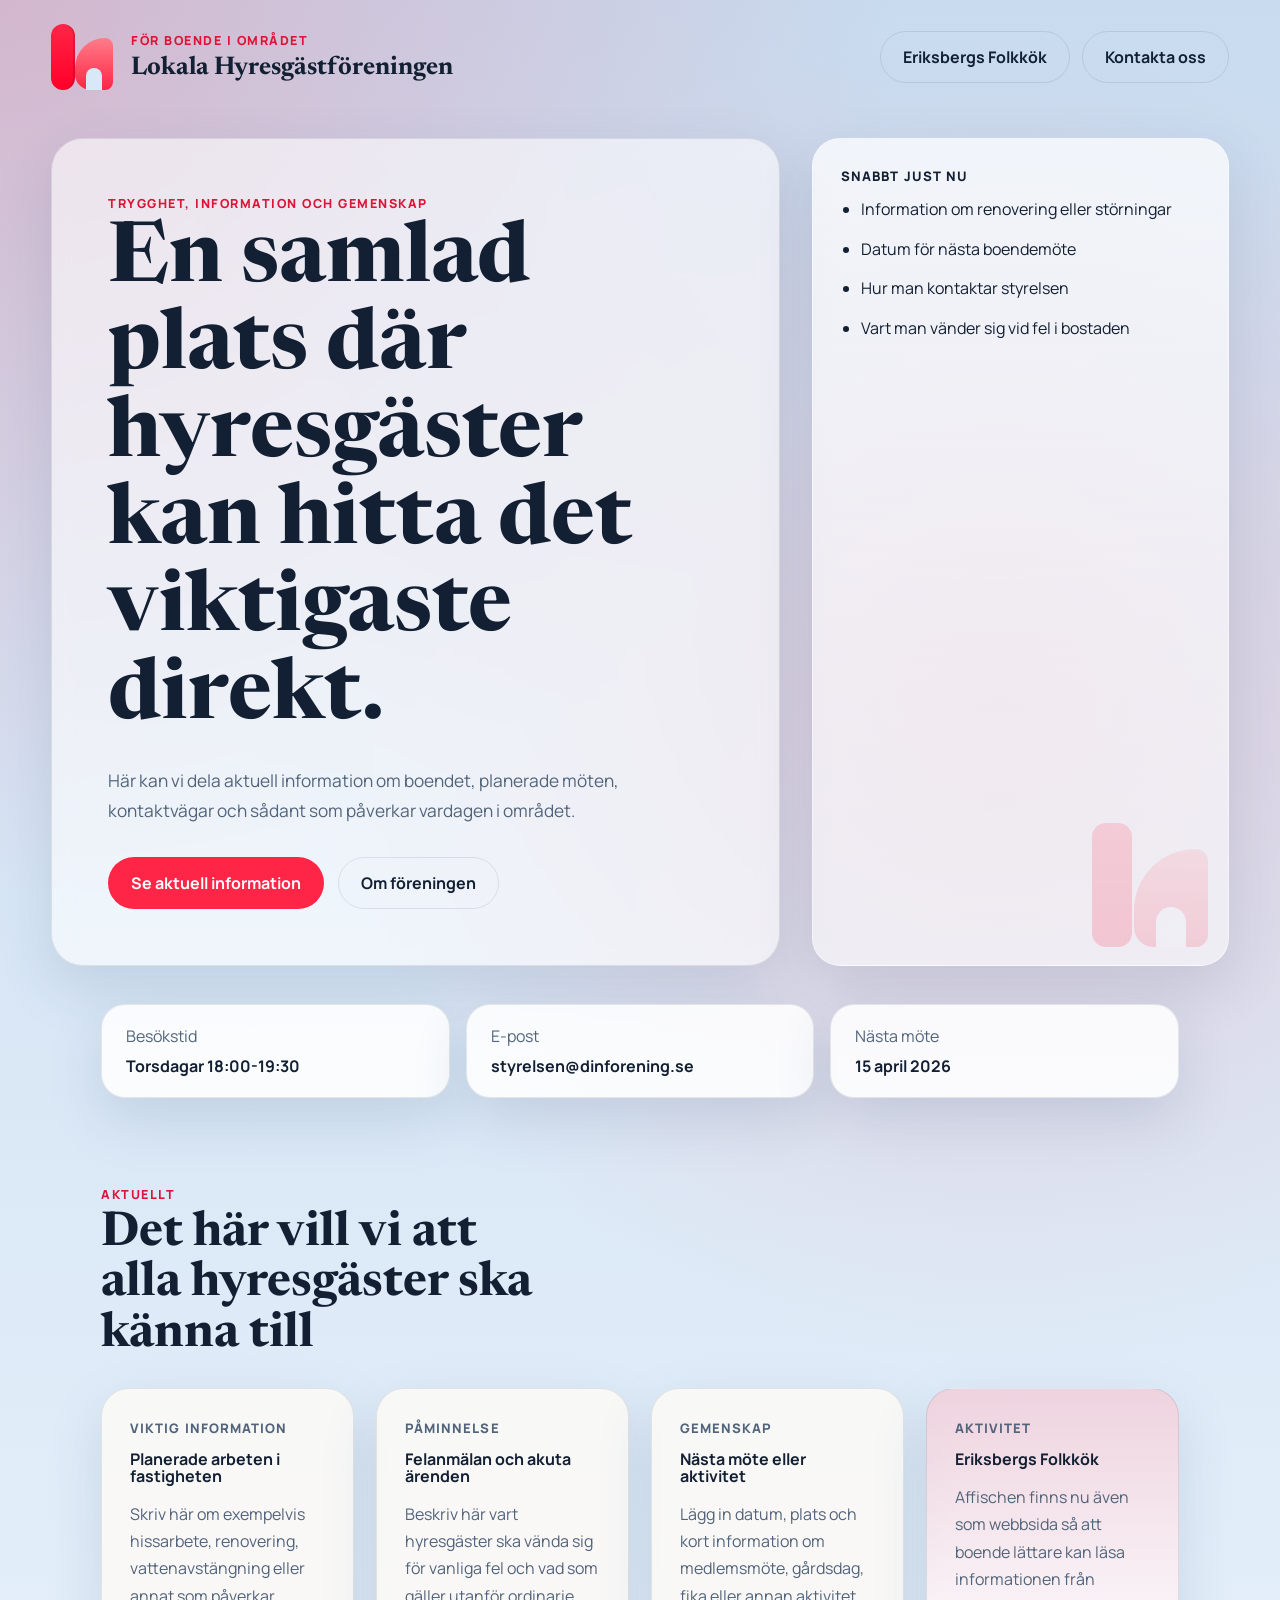
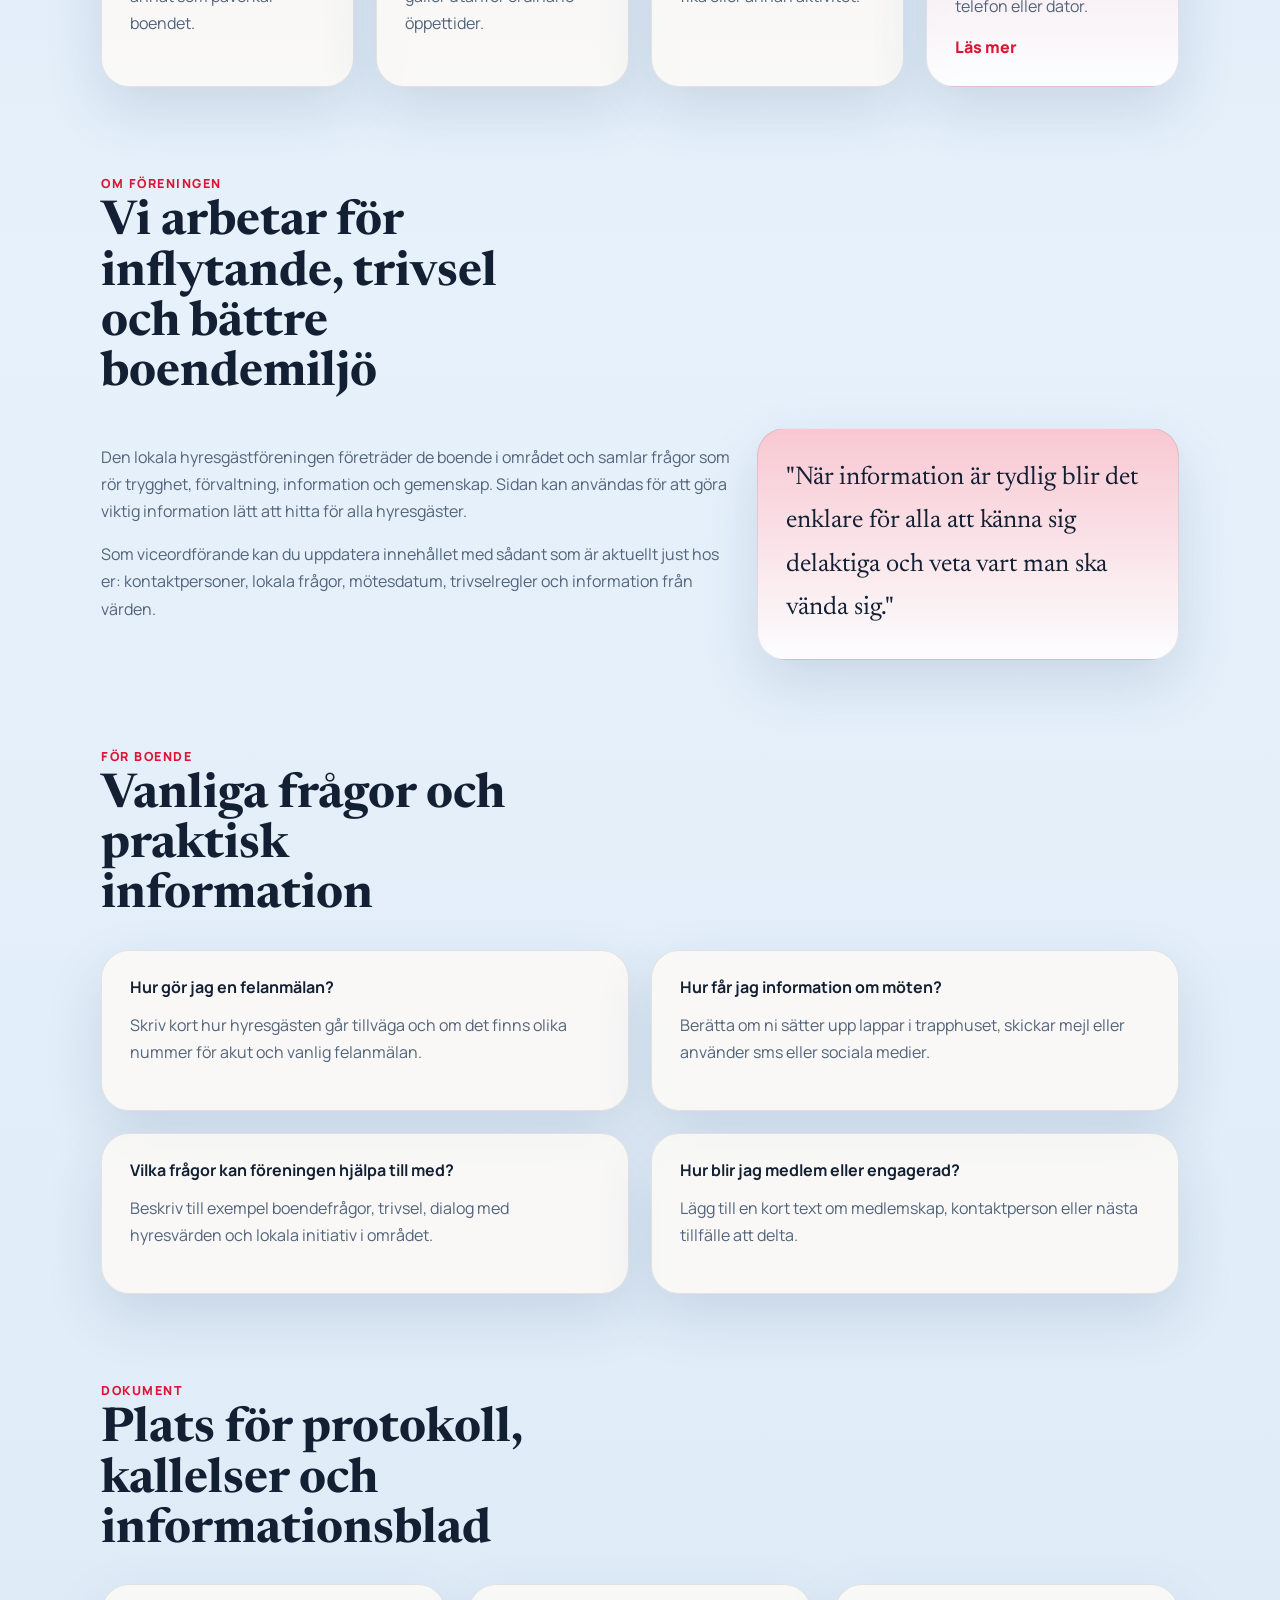
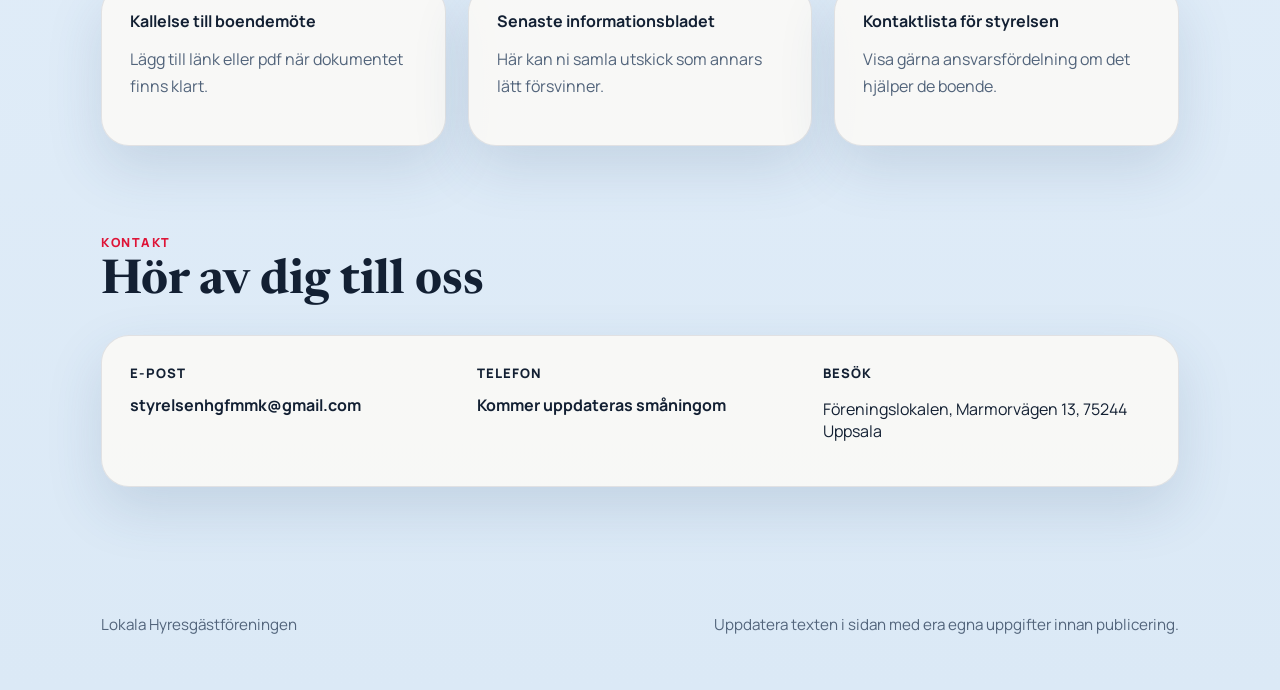
==== index.html @ fd0312ea "init: first version of hyresgästförening site" ====
<!DOCTYPE html>
<html lang="sv">
<head>
  <meta charset="UTF-8">
  <meta name="viewport" content="width=device-width, initial-scale=1.0">
  <title>Lokala Hyresgästföreningen</title>
  <meta
    name="description"
    content="Information för hyresgäster från den lokala hyresgästföreningen."
  >
  <link rel="preconnect" href="https://fonts.googleapis.com">
  <link rel="preconnect" href="https://fonts.gstatic.com" crossorigin>
  <link
    href="https://fonts.googleapis.com/css2?family=Manrope:wght@400;500;700;800&family=Newsreader:opsz,wght@6..72,500;6..72,700&display=swap"
    rel="stylesheet"
  >
  <link rel="stylesheet" href="styles.css">
</head>
<body>
  <header class="hero">
    <nav class="topbar">
      <div class="brand">
        <span class="brand-mark" aria-hidden="true">
          <span class="brand-stem"></span>
          <span class="brand-arch"></span>
        </span>
        <div>
          <p class="eyebrow">För boende i området</p>
          <h1>Lokala Hyresgästföreningen</h1>
        </div>
      </div>
      <div class="topbar-actions">
        <a class="button button-ghost" href="eriksbergsfolkkok.html">Eriksbergs Folkkök</a>
        <a class="button button-ghost" href="#kontakt">Kontakta oss</a>
      </div>
    </nav>

    <section class="hero-content">
      <div class="hero-copy">
        <p class="eyebrow">Trygghet, information och gemenskap</p>
        <h2>En samlad plats där hyresgäster kan hitta det viktigaste direkt.</h2>
        <p class="lead">
          Här kan vi dela aktuell information om boendet, planerade möten,
          kontaktvägar och sådant som påverkar vardagen i området.
        </p>
        <div class="hero-actions">
          <a class="button" href="#aktuellt">Se aktuell information</a>
          <a class="button button-secondary" href="#om-foreningen">Om föreningen</a>
        </div>
      </div>

      <aside class="hero-panel">
        <p class="panel-label">Snabbt just nu</p>
        <ul class="panel-list">
          <li>Information om renovering eller störningar</li>
          <li>Datum för nästa boendemöte</li>
          <li>Hur man kontaktar styrelsen</li>
          <li>Vart man vänder sig vid fel i bostaden</li>
        </ul>
        <div class="panel-mark" aria-hidden="true">
          <span class="panel-stem"></span>
          <span class="panel-arch"></span>
        </div>
      </aside>
    </section>
  </header>

  <main>
    <section class="info-strip">
      <article>
        <span>Besökstid</span>
        <strong>Torsdagar 18:00-19:30</strong>
      </article>
      <article>
        <span>E-post</span>
        <strong>styrelsen@dinforening.se</strong>
      </article>
      <article>
        <span>Nästa möte</span>
        <strong>15 april 2026</strong>
      </article>
    </section>

    <section class="section" id="aktuellt">
      <div class="section-heading">
        <p class="eyebrow">Aktuellt</p>
        <h3>Det här vill vi att alla hyresgäster ska känna till</h3>
      </div>
      <div class="cards cards-four">
        <article class="card">
          <p class="card-tag">Viktig information</p>
          <h4>Planerade arbeten i fastigheten</h4>
          <p>
            Skriv här om exempelvis hissarbete, renovering, vattenavstängning
            eller annat som påverkar boendet.
          </p>
        </article>
        <article class="card">
          <p class="card-tag">Påminnelse</p>
          <h4>Felanmälan och akuta ärenden</h4>
          <p>
            Beskriv här vart hyresgäster ska vända sig för vanliga fel och vad
            som gäller utanför ordinarie öppettider.
          </p>
        </article>
        <article class="card">
          <p class="card-tag">Gemenskap</p>
          <h4>Nästa möte eller aktivitet</h4>
          <p>
            Lägg in datum, plats och kort information om medlemsmöte,
            gårdsdag, fika eller annan aktivitet.
          </p>
        </article>
        <article class="card card-highlight">
          <p class="card-tag">Aktivitet</p>
          <h4>Eriksbergs Folkkök</h4>
          <p>
            Affischen finns nu även som webbsida så att boende lättare kan läsa
            informationen från telefon eller dator.
          </p>
          <a class="text-link" href="eriksbergsfolkkok.html">Läs mer</a>
        </article>
      </div>
    </section>

    <section class="section accent-section" id="om-foreningen">
      <div class="section-heading">
        <p class="eyebrow">Om föreningen</p>
        <h3>Vi arbetar för inflytande, trivsel och bättre boendemiljö</h3>
      </div>
      <div class="two-column">
        <div>
          <p>
            Den lokala hyresgästföreningen företräder de boende i området och
            samlar frågor som rör trygghet, förvaltning, information och
            gemenskap. Sidan kan användas för att göra viktig information lätt
            att hitta för alla hyresgäster.
          </p>
          <p>
            Som viceordförande kan du uppdatera innehållet med sådant som är
            aktuellt just hos er: kontaktpersoner, lokala frågor, mötesdatum,
            trivselregler och information från värden.
          </p>
        </div>
        <div class="quote-box">
          <p>
            "När information är tydlig blir det enklare för alla att känna sig
            delaktiga och veta vart man ska vända sig."
          </p>
        </div>
      </div>
    </section>

    <section class="section" id="boendeinfo">
      <div class="section-heading">
        <p class="eyebrow">För boende</p>
        <h3>Vanliga frågor och praktisk information</h3>
      </div>
      <div class="faq-grid">
        <article class="faq-item">
          <h4>Hur gör jag en felanmälan?</h4>
          <p>
            Skriv kort hur hyresgästen går tillväga och om det finns olika
            nummer för akut och vanlig felanmälan.
          </p>
        </article>
        <article class="faq-item">
          <h4>Hur får jag information om möten?</h4>
          <p>
            Berätta om ni sätter upp lappar i trapphuset, skickar mejl eller
            använder sms eller sociala medier.
          </p>
        </article>
        <article class="faq-item">
          <h4>Vilka frågor kan föreningen hjälpa till med?</h4>
          <p>
            Beskriv till exempel boendefrågor, trivsel, dialog med hyresvärden
            och lokala initiativ i området.
          </p>
        </article>
        <article class="faq-item">
          <h4>Hur blir jag medlem eller engagerad?</h4>
          <p>
            Lägg till en kort text om medlemskap, kontaktperson eller nästa
            tillfälle att delta.
          </p>
        </article>
      </div>
    </section>

    <section class="section" id="dokument">
      <div class="section-heading">
        <p class="eyebrow">Dokument</p>
        <h3>Plats för protokoll, kallelser och informationsblad</h3>
      </div>
      <div class="document-list">
        <article>
          <h4>Kallelse till boendemöte</h4>
          <p>Lägg till länk eller pdf när dokumentet finns klart.</p>
        </article>
        <article>
          <h4>Senaste informationsbladet</h4>
          <p>Här kan ni samla utskick som annars lätt försvinner.</p>
        </article>
        <article>
          <h4>Kontaktlista för styrelsen</h4>
          <p>Visa gärna ansvarsfördelning om det hjälper de boende.</p>
        </article>
      </div>
    </section>

    <section class="section contact-section" id="kontakt">
      <div class="section-heading">
        <p class="eyebrow">Kontakt</p>
        <h3>Hör av dig till oss</h3>
      </div>
      <div class="contact-card">
        <div>
          <p class="contact-label">E-post</p>
          <a href="mailto:styrelsenhgfmmk@gmail.com">styrelsenhgfmmk@gmail.com</a>
        </div>
        <div>
          <p class="contact-label">Telefon</p>
          <a href="tel:">Kommer uppdateras småningom</a>
        </div>
        <div>
          <p class="contact-label">Besök</p>
          <p>Föreningslokalen, Marmorvägen 13, 75244 Uppsala</p>
        </div>
      </div>
    </section>
  </main>

  <footer class="footer">
    <p>Lokala Hyresgästföreningen</p>
    <p>Uppdatera texten i sidan med era egna uppgifter innan publicering.</p>
  </footer>
</body>
</html>
---- styles.css ----
:root {
  --bg: #dceaf7;
  --surface: rgba(255, 255, 255, 0.58);
  --surface-strong: rgba(255, 255, 255, 0.86);
  --ink: #132033;
  --muted: #52647b;
  --line: rgba(19, 32, 51, 0.1);
  --accent: #ff2546;
  --accent-dark: #de1437;
  --accent-soft: #ffb8c2;
  --brand-light: #ff7d89;
  --shadow: 0 22px 55px rgba(50, 79, 120, 0.15);
}

* {
  box-sizing: border-box;
}

html {
  scroll-behavior: smooth;
}

body {
  margin: 0;
  font-family: "Manrope", sans-serif;
  color: var(--ink);
  background:
    radial-gradient(circle at top left, rgba(255, 37, 70, 0.2), transparent 22%),
    radial-gradient(circle at 78% 18%, rgba(255, 125, 137, 0.24), transparent 20%),
    linear-gradient(180deg, #c8dbef 0%, #e7f1fb 48%, #dbe9f6 100%);
}

a {
  color: inherit;
}

.hero {
  padding: 24px clamp(20px, 4vw, 56px) 72px;
}

.topbar,
.hero-content,
.section,
.info-strip,
.footer {
  max-width: 1180px;
  margin: 0 auto;
}

.topbar {
  display: flex;
  align-items: center;
  justify-content: space-between;
  gap: 24px;
  margin-bottom: 48px;
}

.topbar-actions {
  display: flex;
  flex-wrap: wrap;
  gap: 12px;
}

.brand {
  display: flex;
  align-items: center;
  gap: 18px;
}

.brand-mark {
  position: relative;
  width: 62px;
  height: 66px;
  display: inline-block;
}

.brand-stem,
.brand-arch,
.panel-stem,
.panel-arch {
  position: absolute;
  display: block;
  border-radius: 14px;
}

.brand-stem {
  inset: 0 auto 0 0;
  width: 24px;
  background: linear-gradient(180deg, var(--accent), #ff0029);
  box-shadow: inset -2px 0 0 rgba(0, 0, 0, 0.12);
}

.brand-arch {
  right: 0;
  bottom: 0;
  width: 38px;
  height: 52px;
  background: linear-gradient(180deg, var(--brand-light), var(--accent));
  border-top-left-radius: 38px;
  border-top-right-radius: 10px;
  border-bottom-left-radius: 20px;
  border-bottom-right-radius: 10px;
}

.brand-arch::after {
  content: "";
  position: absolute;
  left: 11px;
  bottom: 0;
  width: 16px;
  height: 22px;
  background: #d8e8f7;
  border-top-left-radius: 18px;
  border-top-right-radius: 18px;
}

.eyebrow {
  margin: 0 0 6px;
  color: var(--accent-dark);
  text-transform: uppercase;
  letter-spacing: 0.12em;
  font-size: 0.78rem;
  font-weight: 800;
}

h1,
h2,
h3,
h4 {
  margin: 0;
  line-height: 1.05;
}

h1,
h2,
h3 {
  font-family: "Newsreader", serif;
  font-weight: 700;
}

h1 {
  font-size: clamp(1.4rem, 2vw, 1.8rem);
}

h2 {
  font-size: clamp(2.8rem, 7vw, 5.2rem);
  max-width: 10ch;
}

h3 {
  font-size: clamp(2rem, 4vw, 3rem);
  max-width: 14ch;
}

.hero-content {
  display: grid;
  grid-template-columns: 1.4fr 0.8fr;
  gap: 32px;
  align-items: stretch;
}

.hero-copy {
  padding: clamp(28px, 5vw, 56px);
  border: 1px solid var(--line);
  border-radius: 32px;
  background: var(--surface);
  backdrop-filter: blur(10px);
  box-shadow: var(--shadow);
}

.lead {
  max-width: 58ch;
  margin: 24px 0 0;
  font-size: 1.08rem;
  line-height: 1.7;
  color: var(--muted);
}

.hero-actions {
  display: flex;
  flex-wrap: wrap;
  gap: 14px;
  margin-top: 32px;
}

.button {
  display: inline-flex;
  align-items: center;
  justify-content: center;
  padding: 14px 22px;
  border-radius: 999px;
  border: 1px solid transparent;
  background: var(--accent);
  color: #fff;
  text-decoration: none;
  font-weight: 700;
  transition: transform 0.2s ease, background 0.2s ease;
}

.button:hover {
  transform: translateY(-1px);
  background: var(--accent-dark);
}

.button-secondary,
.button-ghost {
  background: transparent;
  color: var(--ink);
  border-color: var(--line);
}

.button-secondary:hover,
.button-ghost:hover {
  background: rgba(255, 255, 255, 0.6);
}

.hero-panel {
  position: relative;
  overflow: hidden;
  padding: 28px;
  border-radius: 28px;
  background: linear-gradient(180deg, rgba(255, 255, 255, 0.72), rgba(255, 255, 255, 0.52));
  color: var(--ink);
  border: 1px solid rgba(255, 255, 255, 0.42);
  box-shadow: var(--shadow);
}

.panel-label,
.card-tag,
.contact-label {
  margin: 0 0 12px;
  font-size: 0.82rem;
  font-weight: 800;
  letter-spacing: 0.08em;
  text-transform: uppercase;
}

.panel-list {
  margin: 0;
  padding-left: 20px;
  display: grid;
  gap: 14px;
  line-height: 1.6;
  position: relative;
  z-index: 1;
}

.panel-mark {
  position: absolute;
  right: 20px;
  bottom: 18px;
  width: 116px;
  height: 124px;
  opacity: 0.16;
}

.panel-stem {
  inset: 0 auto 0 0;
  width: 40px;
  background: linear-gradient(180deg, var(--accent), #ff0029);
}

.panel-arch {
  right: 0;
  bottom: 0;
  width: 74px;
  height: 98px;
  background: linear-gradient(180deg, var(--brand-light), var(--accent));
  border-top-left-radius: 70px;
  border-top-right-radius: 14px;
  border-bottom-left-radius: 22px;
  border-bottom-right-radius: 14px;
}

.panel-arch::after {
  content: "";
  position: absolute;
  left: 22px;
  bottom: 0;
  width: 30px;
  height: 40px;
  background: #eef5fc;
  border-top-left-radius: 28px;
  border-top-right-radius: 28px;
}

.info-strip {
  display: grid;
  grid-template-columns: repeat(3, 1fr);
  gap: 16px;
  padding: 0 clamp(20px, 4vw, 56px);
  margin-top: -34px;
  position: relative;
  z-index: 2;
}

.info-strip article {
  padding: 20px 24px;
  border-radius: 24px;
  background: var(--surface-strong);
  border: 1px solid var(--line);
  box-shadow: var(--shadow);
}

.info-strip span {
  display: block;
  margin-bottom: 8px;
  color: var(--muted);
}

.section {
  padding: 88px clamp(20px, 4vw, 56px) 0;
}

.section-heading {
  margin-bottom: 28px;
}

.cards,
.faq-grid,
.document-list {
  display: grid;
  gap: 22px;
}

.cards {
  grid-template-columns: repeat(3, minmax(0, 1fr));
}

.cards-four {
  grid-template-columns: repeat(4, minmax(0, 1fr));
}

.card,
.faq-item,
.document-list article,
.contact-card,
.quote-box {
  border-radius: 28px;
  border: 1px solid var(--line);
  background: rgba(255, 252, 247, 0.78);
  box-shadow: var(--shadow);
}

.card,
.faq-item,
.document-list article {
  padding: 28px;
}

.card-highlight {
  background: linear-gradient(180deg, rgba(255, 184, 194, 0.48), rgba(255, 255, 255, 0.9));
}

.card p,
.faq-item p,
.document-list p,
.two-column p {
  color: var(--muted);
  line-height: 1.7;
}

.text-link {
  color: var(--accent-dark);
  font-weight: 800;
  text-decoration: none;
}

.text-link:hover {
  text-decoration: underline;
}

.accent-section .two-column {
  display: grid;
  grid-template-columns: 1.2fr 0.8fr;
  gap: 24px;
}

.quote-box {
  display: flex;
  align-items: end;
  padding: 28px;
  background: linear-gradient(180deg, rgba(255, 184, 194, 0.72), rgba(255, 255, 255, 0.88));
}

.quote-box p {
  margin: 0;
  font-family: "Newsreader", serif;
  font-size: 1.6rem;
  color: var(--ink);
}

.faq-grid {
  grid-template-columns: repeat(2, minmax(0, 1fr));
}

.document-list {
  grid-template-columns: repeat(3, minmax(0, 1fr));
}

.contact-section {
  padding-bottom: 88px;
}

.contact-card {
  display: grid;
  grid-template-columns: repeat(3, 1fr);
  gap: 20px;
  padding: 28px;
}

.contact-card a {
  text-decoration: none;
  font-weight: 700;
}

.footer {
  display: flex;
  justify-content: space-between;
  gap: 16px;
  padding: 24px clamp(20px, 4vw, 56px) 40px;
  color: var(--muted);
  font-size: 0.95rem;
}

.folkkok-hero {
  padding-bottom: 40px;
}

.folkkok-header,
.folkkok-main {
  max-width: 1180px;
  margin: 0 auto;
}

.folkkok-header {
  display: grid;
  grid-template-columns: 1.2fr 0.8fr;
  gap: 24px;
  align-items: stretch;
}

.folkkok-copy,
.folkkok-poster {
  border-radius: 32px;
  border: 1px solid var(--line);
  background: var(--surface);
  backdrop-filter: blur(10px);
  box-shadow: var(--shadow);
}

.folkkok-copy {
  padding: clamp(28px, 5vw, 56px);
}

.folkkok-logo-panel {
  position: relative;
  overflow: hidden;
  min-height: 320px;
  border-radius: 32px;
  border: 1px solid rgba(255, 255, 255, 0.42);
  background:
    radial-gradient(circle at 30% 30%, rgba(255, 255, 255, 0.55), transparent 26%),
    linear-gradient(180deg, rgba(202, 221, 240, 0.82), rgba(229, 239, 249, 0.72));
  box-shadow: var(--shadow);
}

.folkkok-logo-mark {
  position: absolute;
  inset: 34px 36px 24px auto;
  width: 220px;
}

.folkkok-logo-stem,
.folkkok-logo-arch {
  position: absolute;
  display: block;
}

.folkkok-logo-stem {
  left: 0;
  top: 0;
  width: 82px;
  height: 252px;
  border-radius: 10px;
  background: linear-gradient(180deg, #ff2750, #f7032a);
  box-shadow: inset -3px 0 0 rgba(0, 0, 0, 0.12);
}

.folkkok-logo-arch {
  right: 0;
  top: 4px;
  width: 150px;
  height: 248px;
  border-top-left-radius: 160px;
  border-top-right-radius: 8px;
  border-bottom-left-radius: 8px;
  border-bottom-right-radius: 8px;
  background: linear-gradient(180deg, #ff9ca7, #ff3556);
}

.folkkok-logo-arch::after {
  content: "";
  position: absolute;
  left: 40px;
  bottom: 0;
  width: 70px;
  height: 118px;
  background: #deebf8;
  border-top-left-radius: 70px;
  border-top-right-radius: 70px;
}

.folkkok-section {
  padding-top: 32px;
  padding-bottom: 88px;
}

.folkkok-poster {
  padding: clamp(24px, 4vw, 44px);
}

.poster-badge {
  display: inline-flex;
  padding: 10px 14px;
  border-radius: 999px;
  background: rgba(255, 37, 70, 0.12);
  color: var(--accent-dark);
  font-size: 0.82rem;
  font-weight: 800;
  text-transform: uppercase;
  letter-spacing: 0.08em;
}

.poster-block {
  margin-top: 24px;
  margin-bottom: 28px;
}

.poster-block h3 {
  max-width: none;
  margin-bottom: 16px;
}

.poster-block p {
  max-width: 56ch;
  color: var(--muted);
  line-height: 1.7;
  font-size: 1.05rem;
}

.poster-note {
  font-weight: 800;
  color: var(--ink);
}

.poster-grid {
  display: grid;
  grid-template-columns: repeat(2, minmax(0, 1fr));
  gap: 22px;
}

.poster-card {
  padding: 24px;
  border-radius: 24px;
  border: 1px solid var(--line);
  background: var(--surface-strong);
}

.poster-card p {
  color: var(--muted);
  line-height: 1.7;
}

@media (max-width: 960px) {
  .hero-content,
  .folkkok-header,
  .accent-section .two-column,
  .cards,
  .cards-four,
  .faq-grid,
  .document-list,
  .poster-grid,
  .contact-card,
  .info-strip {
    grid-template-columns: 1fr;
  }

  .topbar,
  .footer {
    flex-direction: column;
    align-items: flex-start;
  }

  .folkkok-logo-panel {
    min-height: 260px;
  }

  .folkkok-logo-mark {
    left: 50%;
    right: auto;
    transform: translateX(-50%);
  }

  h2 {
    max-width: 12ch;
  }
}

@media (max-width: 640px) {
  .hero {
    padding-top: 18px;
  }

  .hero-copy,
  .hero-panel,
  .card,
  .faq-item,
  .document-list article,
  .contact-card {
    border-radius: 22px;
  }

  h2 {
    font-size: 2.8rem;
  }
}
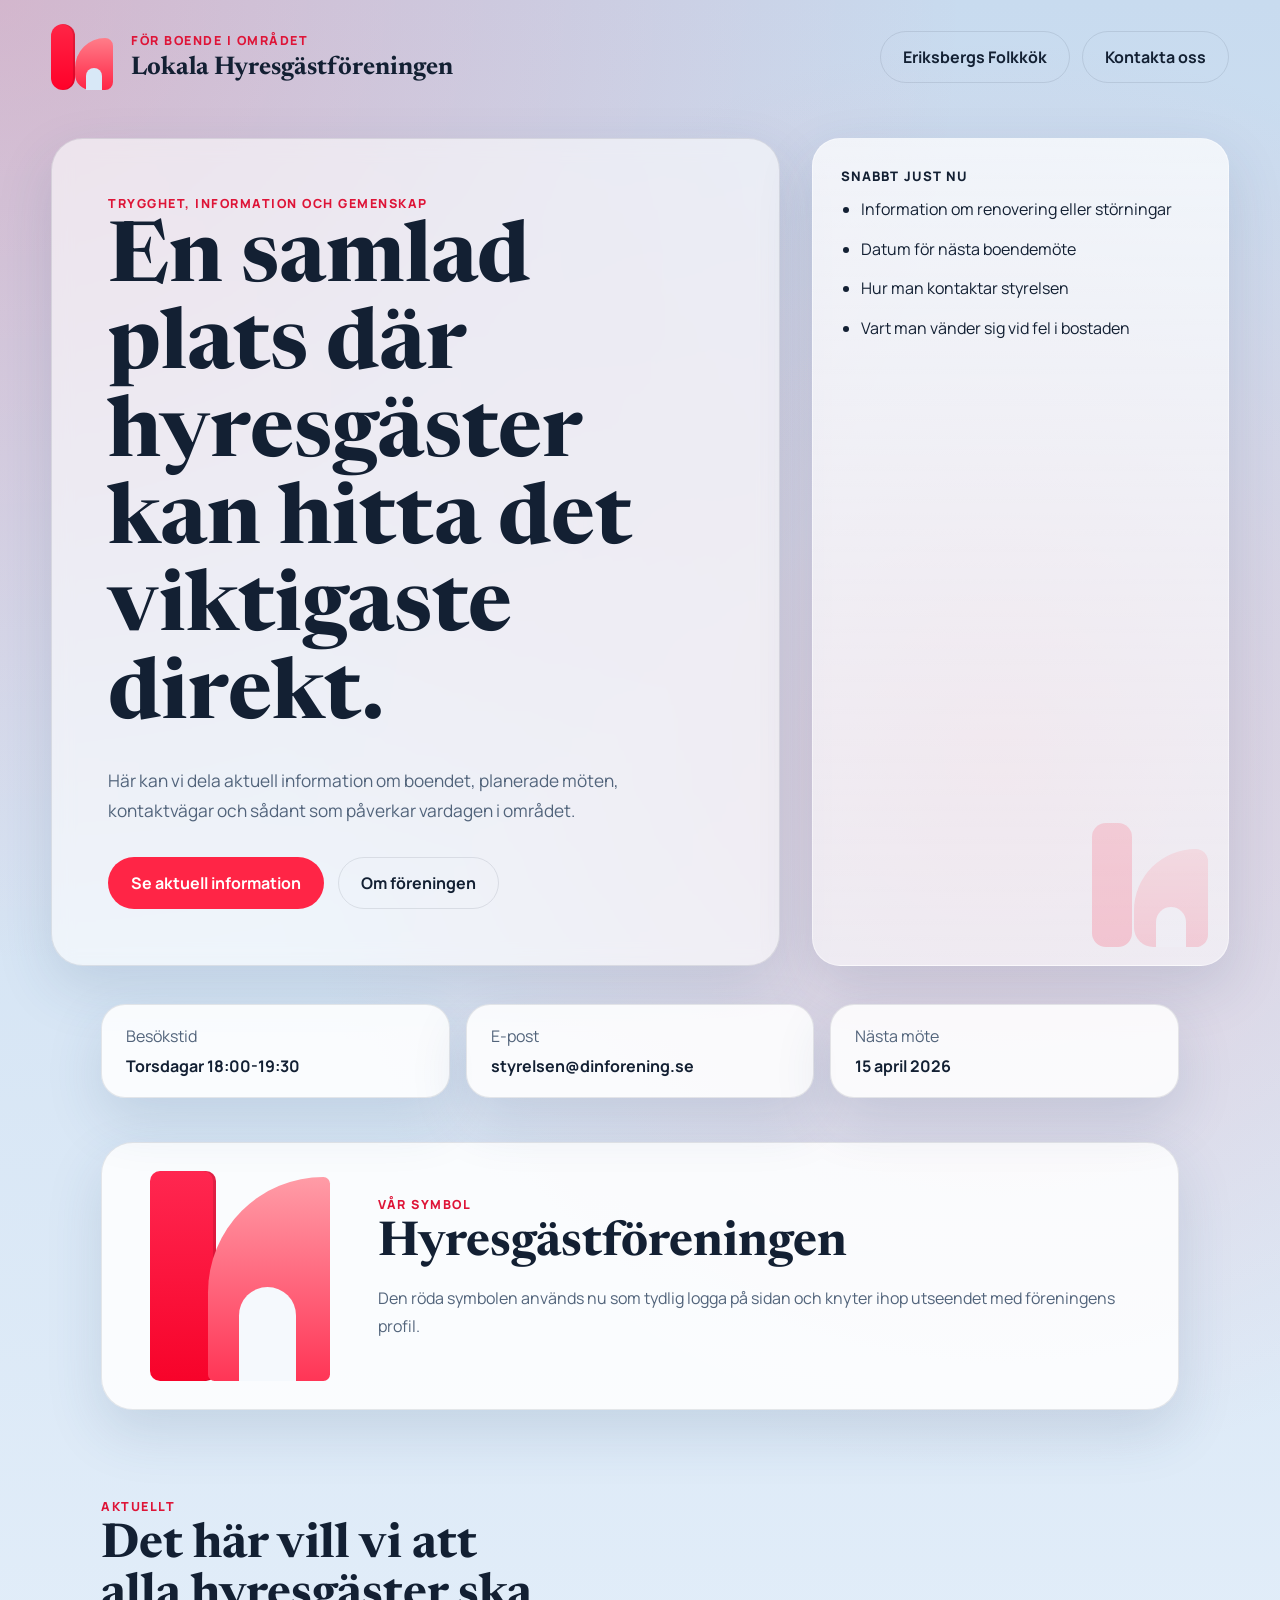
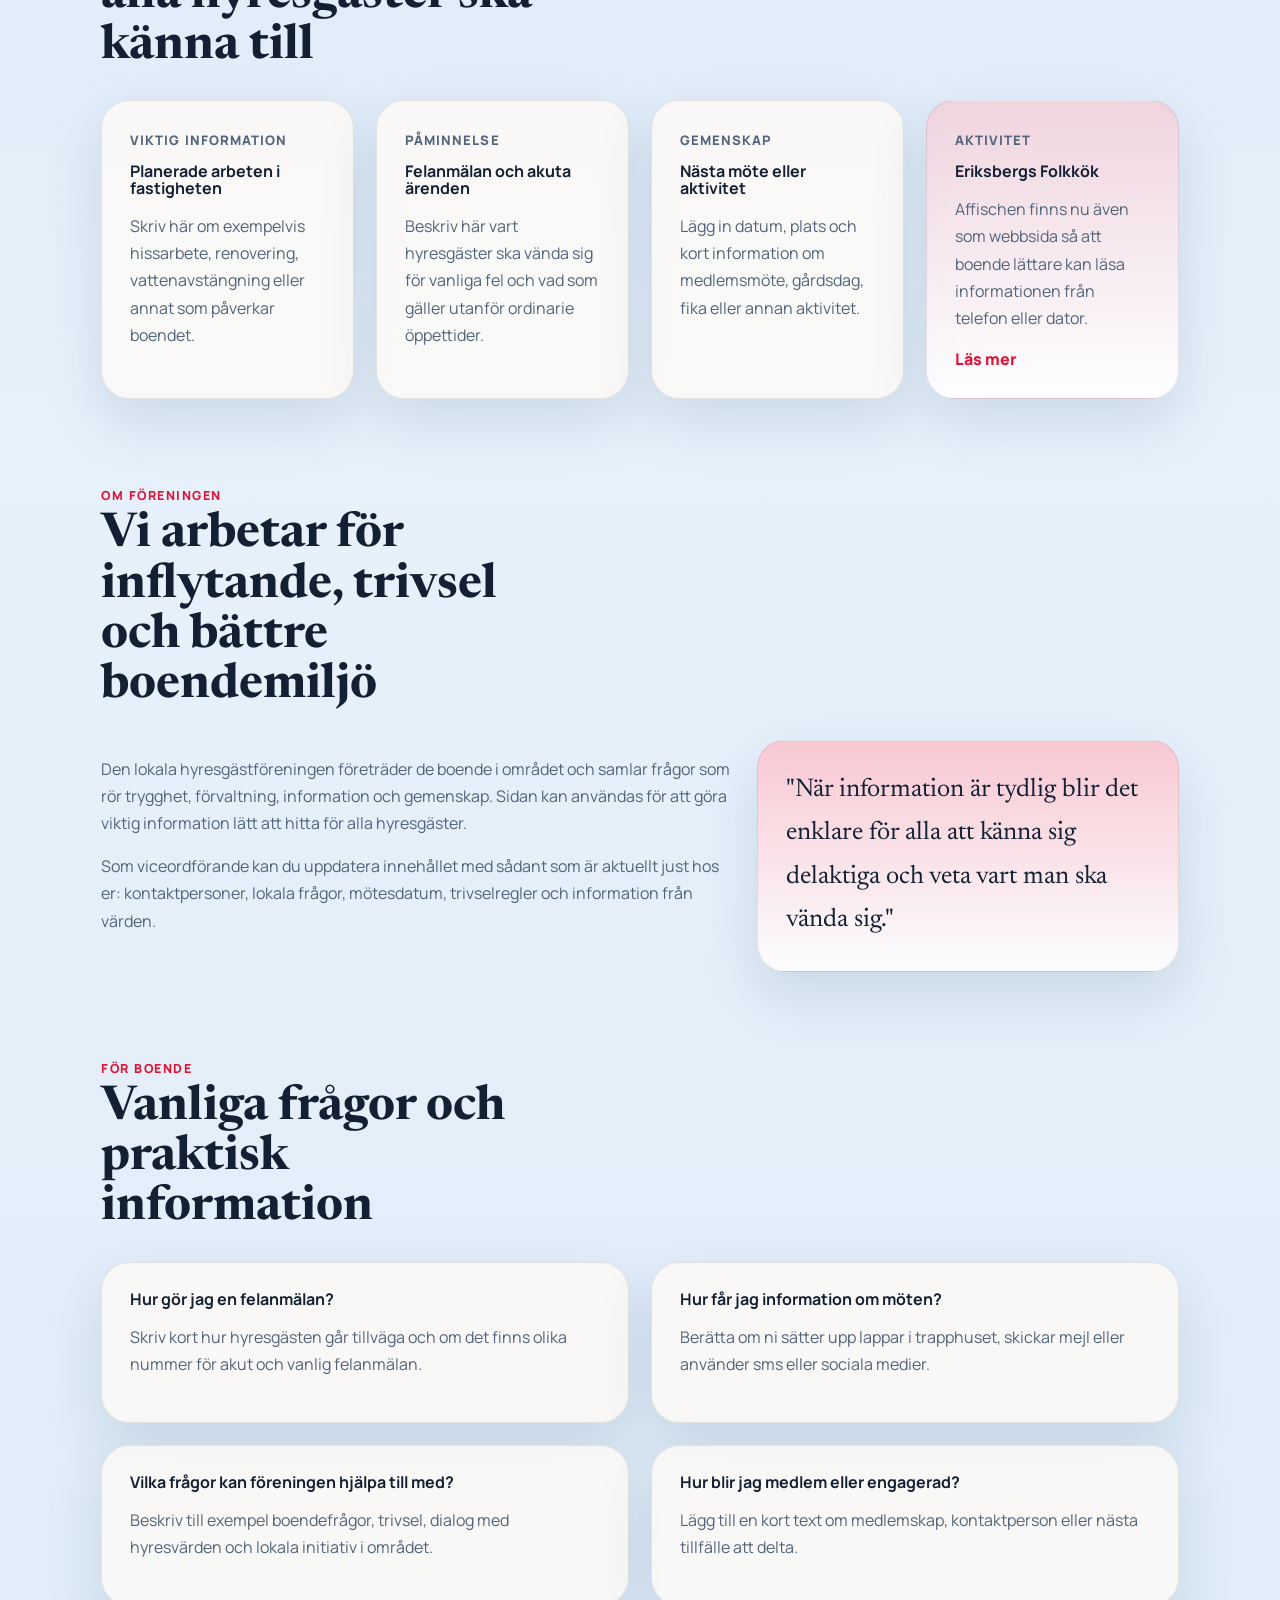
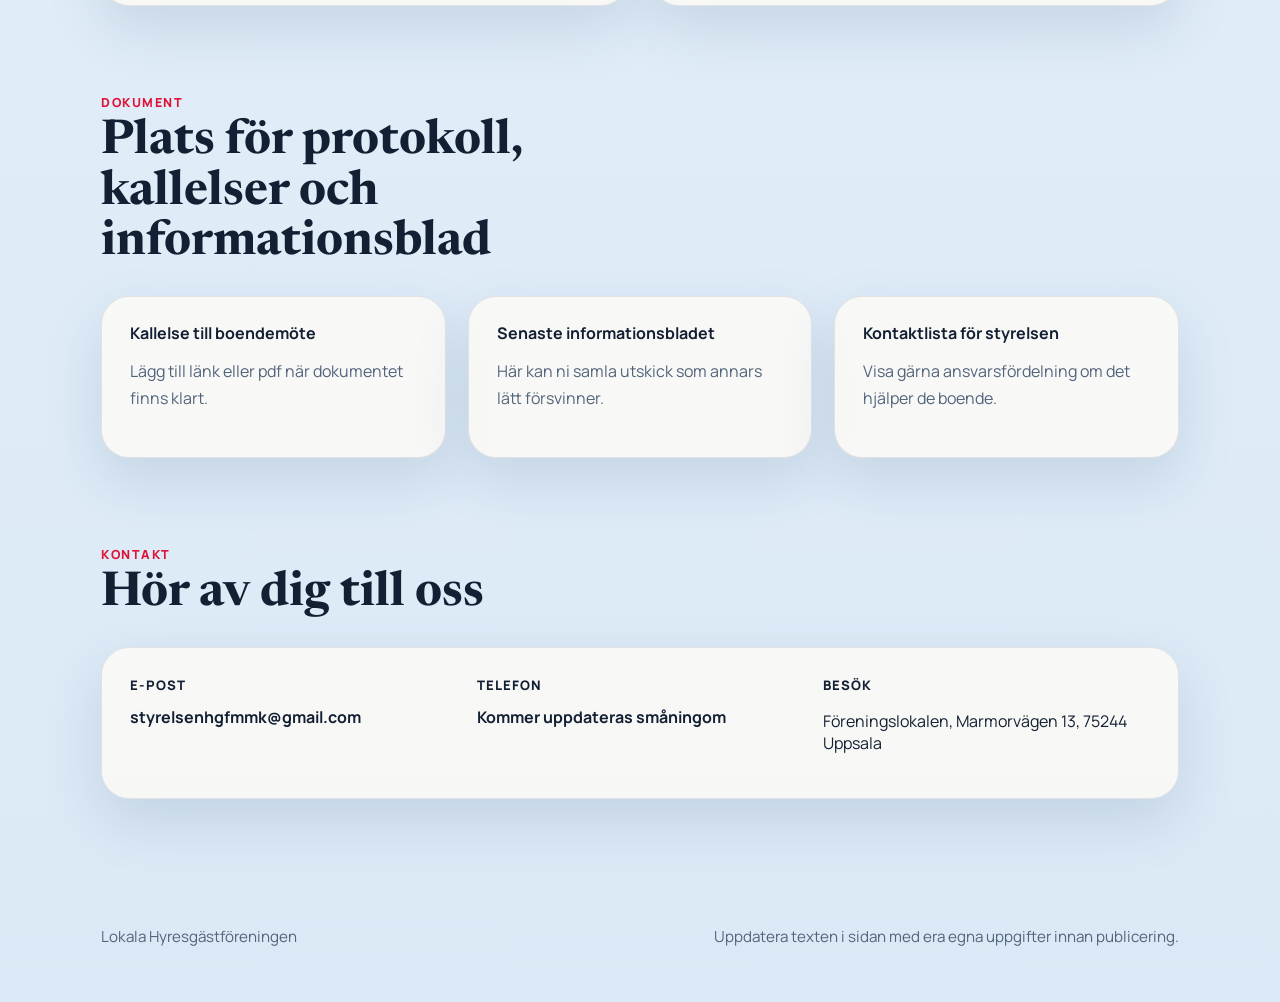
==== commit 132d76e5: "Add favicon and logo showcase section Add a favicon asset and link it in both index.html and eriksbe" ====
--- a/index.html
+++ b/index.html
@@ -8,6 +8,7 @@
     name="description"
     content="Information för hyresgäster från den lokala hyresgästföreningen."
   >
+  <link rel="icon" type="image/svg+xml" href="favicon.svg">
   <link rel="preconnect" href="https://fonts.googleapis.com">
   <link rel="preconnect" href="https://fonts.gstatic.com" crossorigin>
   <link
@@ -27,6 +28,7 @@
         <div>
           <p class="eyebrow">För boende i området</p>
           <h1>Lokala Hyresgästföreningen</h1>
+          
         </div>
       </div>
       <div class="topbar-actions">
@@ -81,6 +83,23 @@
       </article>
     </section>
 
+    <section class="section logo-section" aria-label="Hyresgästföreningens logga">
+      <div class="logo-showcase">
+        <div class="logo-showcase-mark" aria-hidden="true">
+          <span class="logo-showcase-stem"></span>
+          <span class="logo-showcase-arch"></span>
+        </div>
+        <div class="logo-showcase-copy">
+          <p class="eyebrow">Vår symbol</p>
+          <h3>Hyresgästföreningen</h3>
+          <p>
+            Den röda symbolen används nu som tydlig logga på sidan och knyter
+            ihop utseendet med föreningens profil.
+          </p>
+        </div>
+      </div>
+    </section>
+
     <section class="section" id="aktuellt">
       <div class="section-heading">
         <p class="eyebrow">Aktuellt</p>
--- a/styles.css
+++ b/styles.css
@@ -316,6 +316,74 @@
   margin-bottom: 28px;
 }
 
+.logo-section {
+  padding-top: 44px;
+}
+
+.logo-showcase {
+  display: grid;
+  grid-template-columns: 220px 1fr;
+  gap: 28px;
+  align-items: center;
+  padding: 28px;
+  border-radius: 32px;
+  border: 1px solid var(--line);
+  background: var(--surface-strong);
+  box-shadow: var(--shadow);
+}
+
+.logo-showcase-mark {
+  position: relative;
+  width: 180px;
+  height: 210px;
+  margin: 0 auto;
+}
+
+.logo-showcase-stem,
+.logo-showcase-arch {
+  position: absolute;
+  display: block;
+}
+
+.logo-showcase-stem {
+  left: 0;
+  top: 0;
+  width: 66px;
+  height: 210px;
+  border-radius: 10px;
+  background: linear-gradient(180deg, #ff2750, #f7032a);
+  box-shadow: inset -3px 0 0 rgba(0, 0, 0, 0.12);
+}
+
+.logo-showcase-arch {
+  right: 0;
+  top: 6px;
+  width: 122px;
+  height: 204px;
+  border-top-left-radius: 140px;
+  border-top-right-radius: 8px;
+  border-bottom-left-radius: 8px;
+  border-bottom-right-radius: 8px;
+  background: linear-gradient(180deg, #ff9ca7, #ff3556);
+}
+
+.logo-showcase-arch::after {
+  content: "";
+  position: absolute;
+  left: 31px;
+  bottom: 0;
+  width: 57px;
+  height: 94px;
+  background: #f5f9fd;
+  border-top-left-radius: 56px;
+  border-top-right-radius: 56px;
+}
+
+.logo-showcase-copy p:last-child {
+  color: var(--muted);
+  line-height: 1.7;
+}
+
 .cards,
 .faq-grid,
 .document-list {
@@ -576,6 +644,7 @@
   .hero-content,
   .folkkok-header,
   .accent-section .two-column,
+  .logo-showcase,
   .cards,
   .cards-four,
   .faq-grid,
@@ -605,6 +674,10 @@
   h2 {
     max-width: 12ch;
   }
+
+  .logo-showcase {
+    grid-template-columns: 1fr;
+  }
 }
 
 @media (max-width: 640px) {
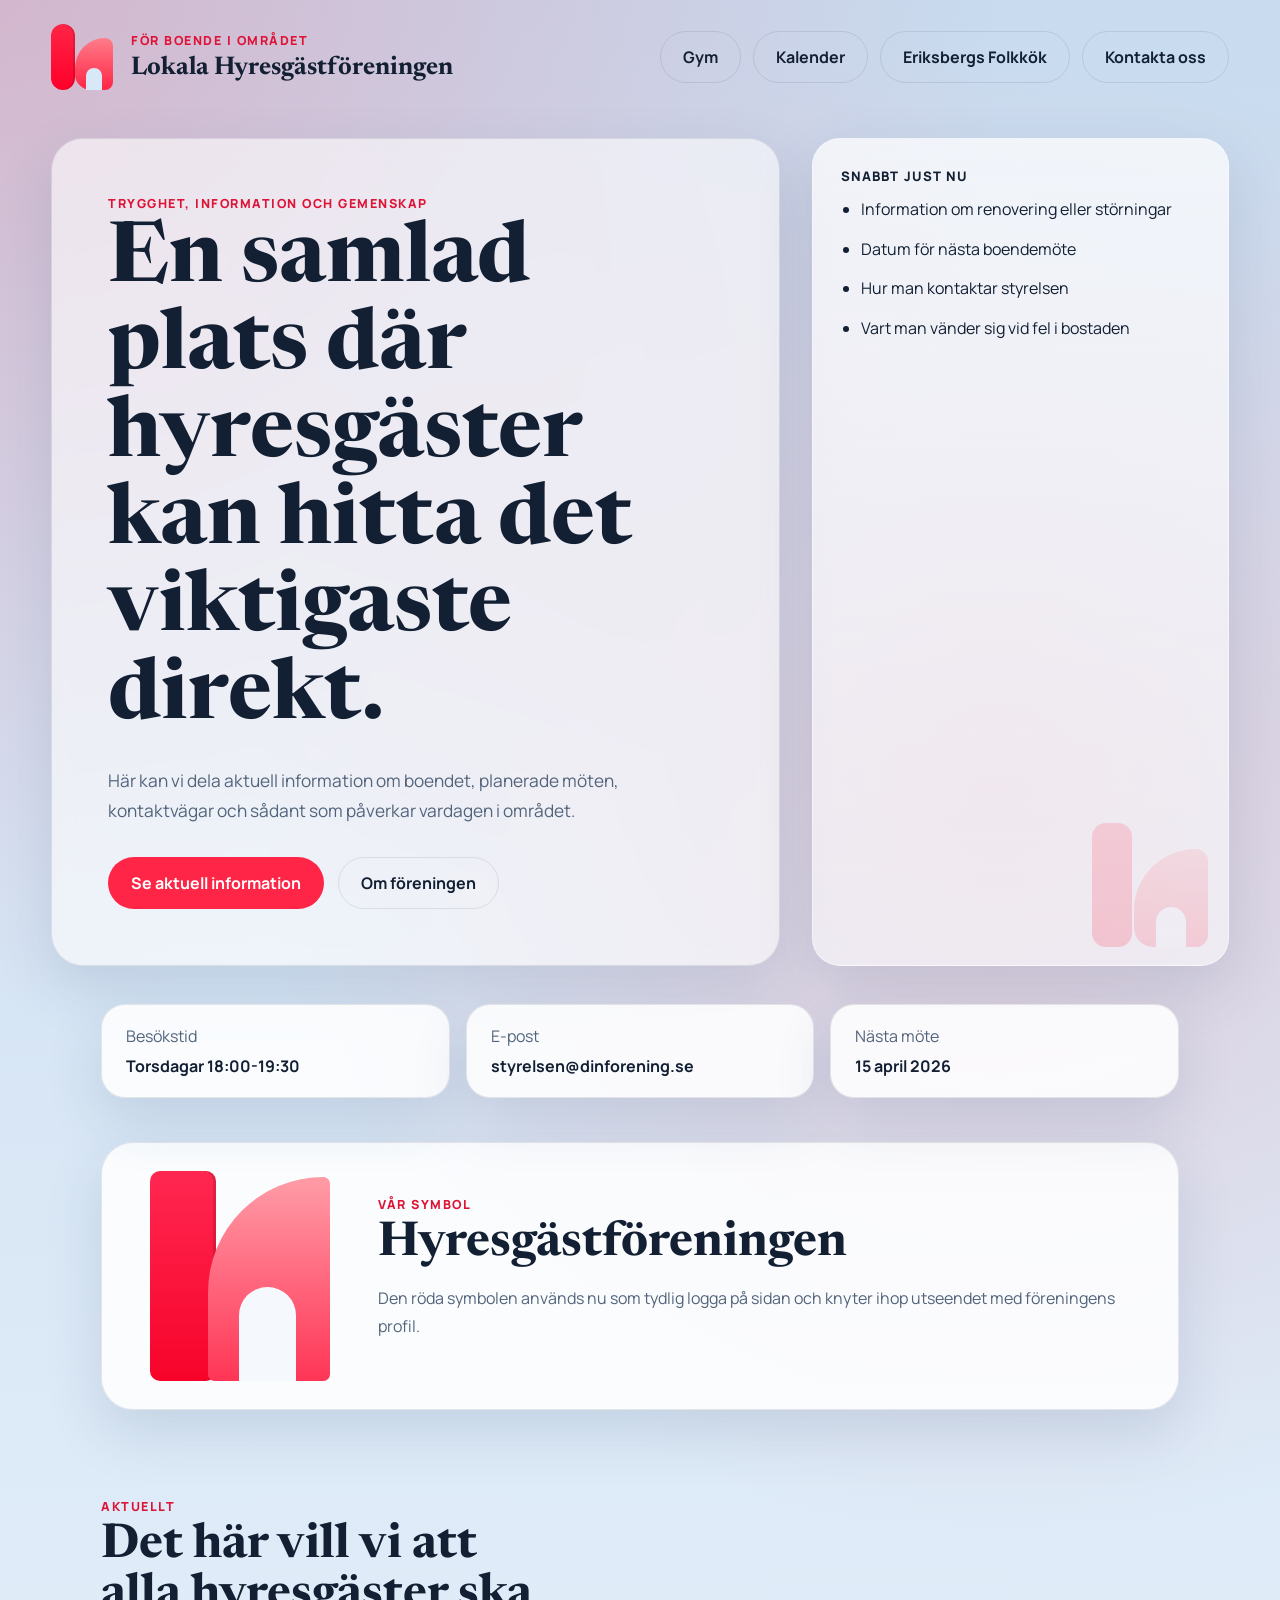
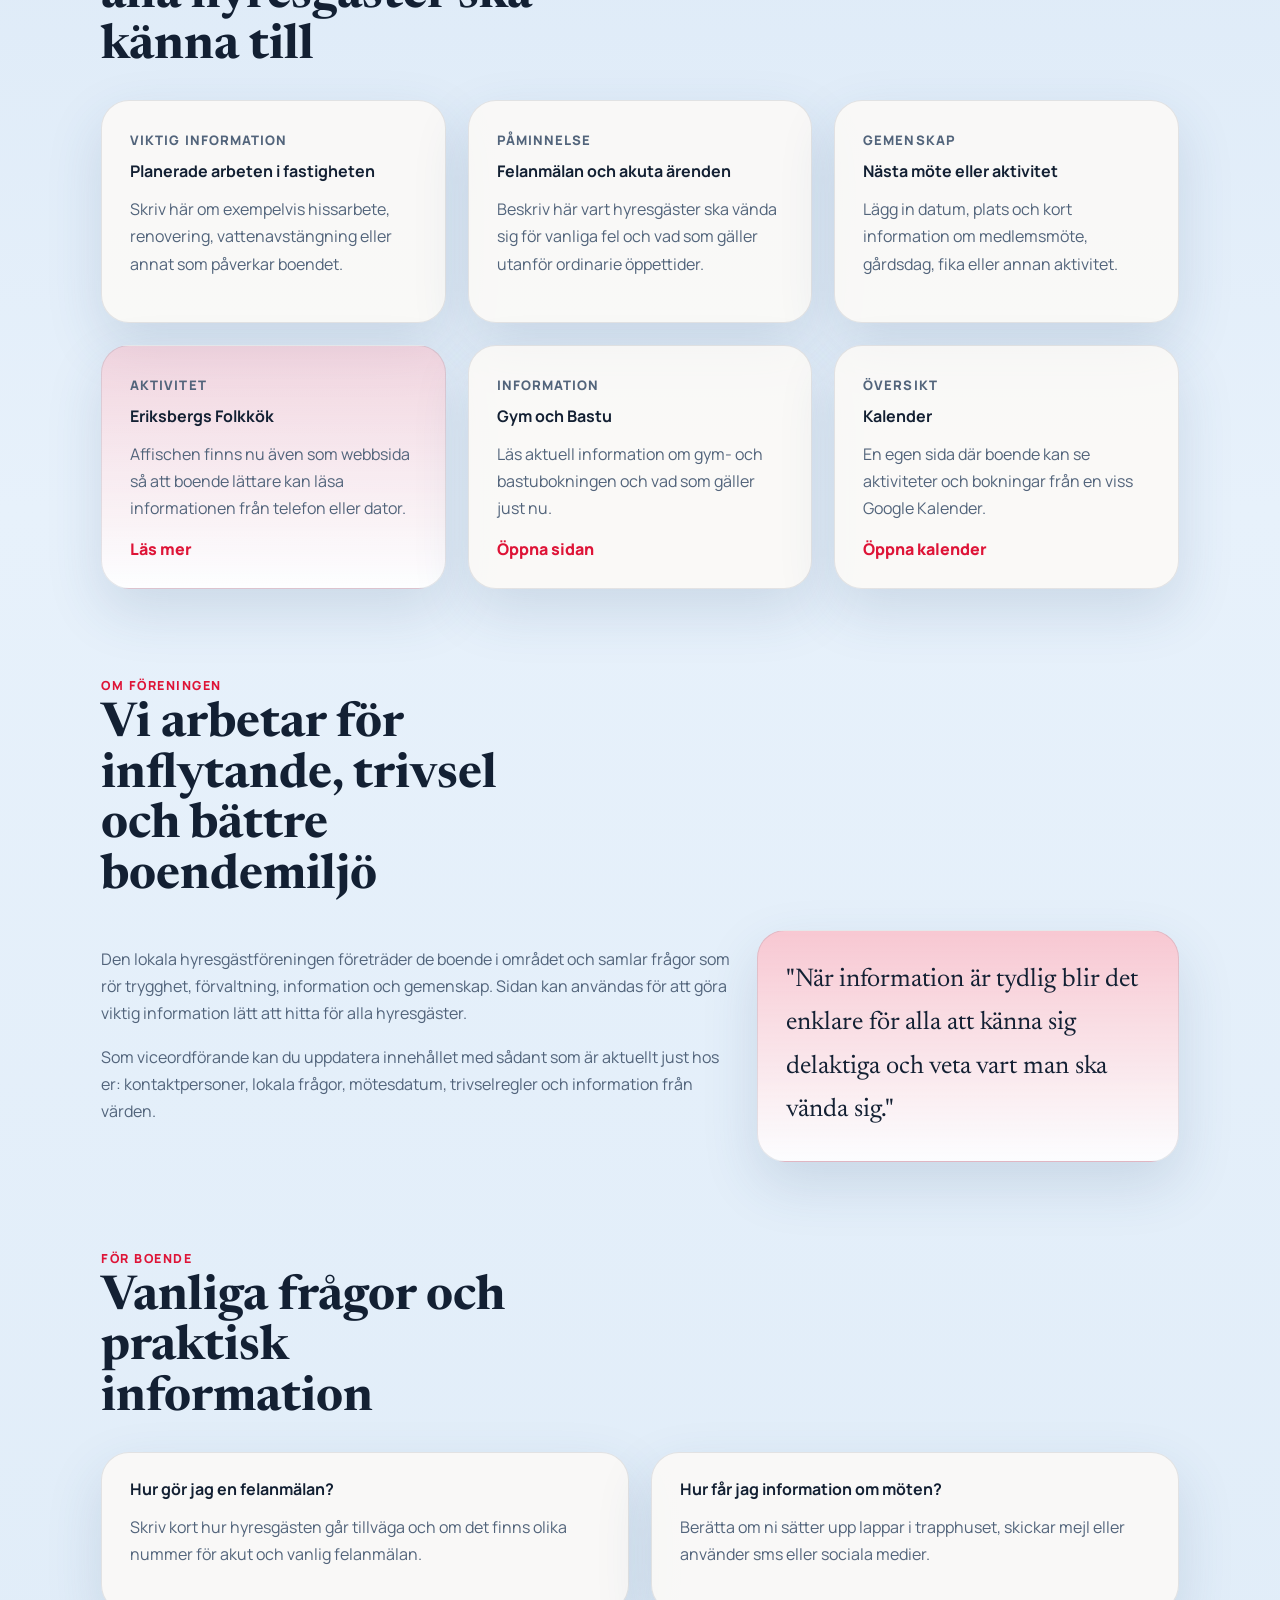
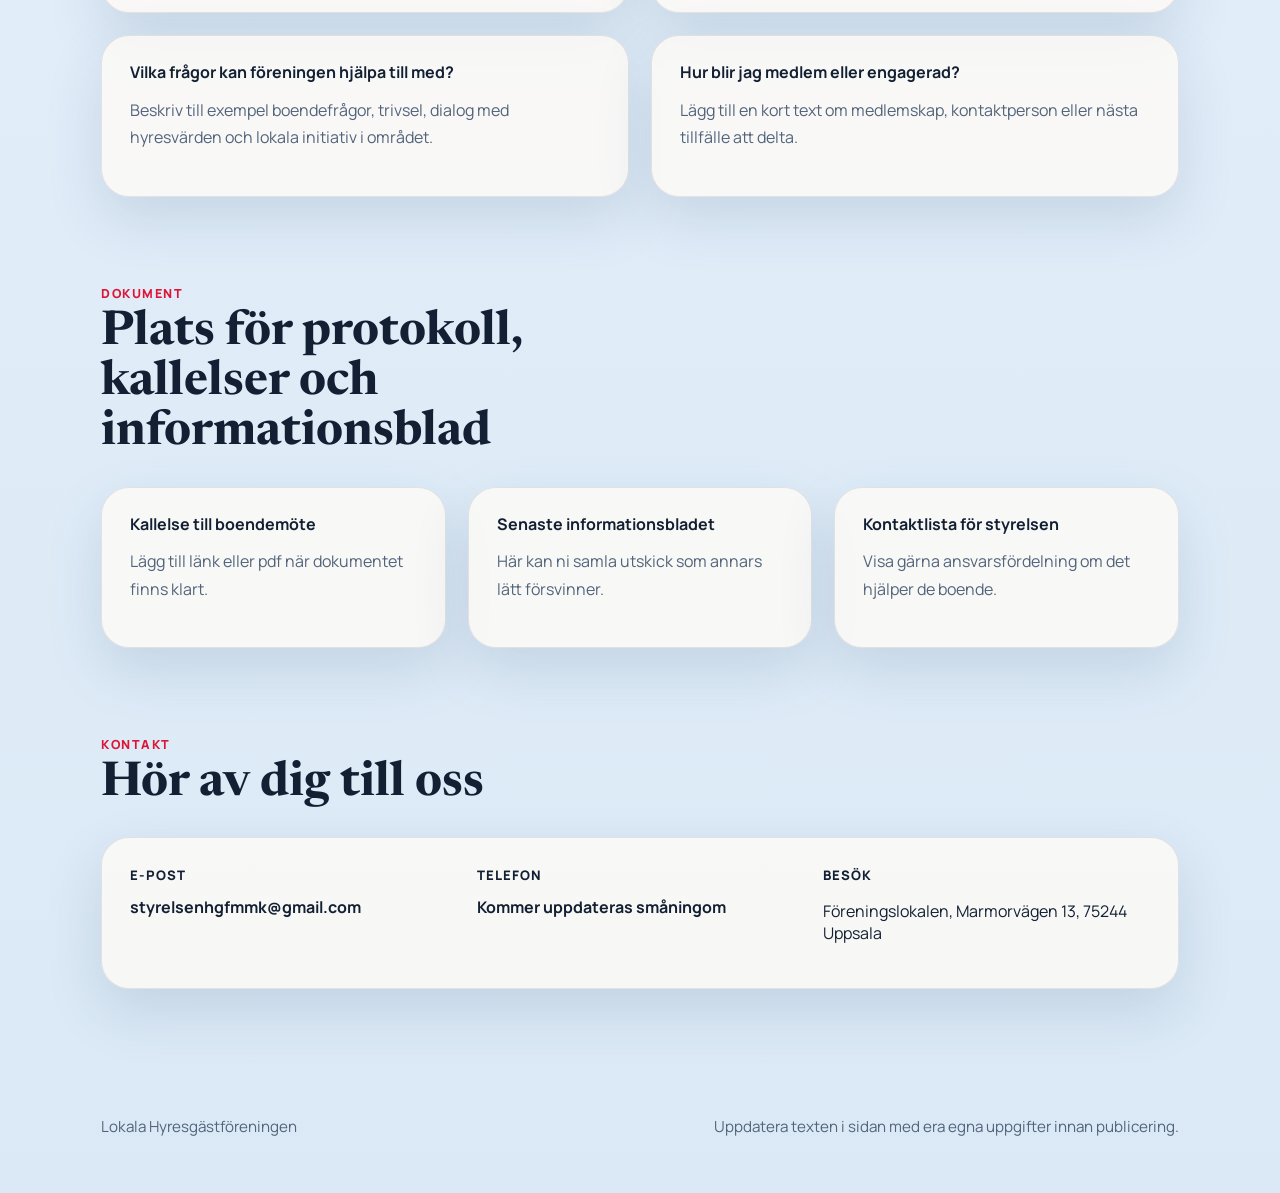
==== commit e4ce809a: "Add gym and calendar pages; update homepage/styles Adds two new utility pages (gym.html and kalender" ====
--- a/index.html
+++ b/index.html
@@ -32,6 +32,8 @@
         </div>
       </div>
       <div class="topbar-actions">
+        <a class="button button-ghost" href="gym.html">Gym</a>
+        <a class="button button-ghost" href="kalender.html">Kalender</a>
         <a class="button button-ghost" href="eriksbergsfolkkok.html">Eriksbergs Folkkök</a>
         <a class="button button-ghost" href="#kontakt">Kontakta oss</a>
       </div>
@@ -105,7 +107,7 @@
         <p class="eyebrow">Aktuellt</p>
         <h3>Det här vill vi att alla hyresgäster ska känna till</h3>
       </div>
-      <div class="cards cards-four">
+      <div class="cards cards-flex">
         <article class="card">
           <p class="card-tag">Viktig information</p>
           <h4>Planerade arbeten i fastigheten</h4>
@@ -138,6 +140,24 @@
             informationen från telefon eller dator.
           </p>
           <a class="text-link" href="eriksbergsfolkkok.html">Läs mer</a>
+        </article>
+        <article class="card">
+          <p class="card-tag">Information</p>
+          <h4>Gym och Bastu</h4>
+          <p>
+            Läs aktuell information om gym- och bastubokningen och vad som
+            gäller just nu.
+          </p>
+          <a class="text-link" href="gym.html">Öppna sidan</a>
+        </article>
+        <article class="card">
+          <p class="card-tag">Översikt</p>
+          <h4>Kalender</h4>
+          <p>
+            En egen sida där boende kan se aktiviteter och bokningar från en
+            viss Google Kalender.
+          </p>
+          <a class="text-link" href="kalender.html">Öppna kalender</a>
         </article>
       </div>
     </section>
--- a/styles.css
+++ b/styles.css
@@ -395,6 +395,10 @@
   grid-template-columns: repeat(3, minmax(0, 1fr));
 }
 
+.cards-flex {
+  grid-template-columns: repeat(3, minmax(0, 1fr));
+}
+
 .cards-four {
   grid-template-columns: repeat(4, minmax(0, 1fr));
 }
@@ -588,6 +592,141 @@
   padding: clamp(24px, 4vw, 44px);
 }
 
+.utility-hero {
+  padding-bottom: 40px;
+}
+
+.utility-header,
+.utility-main {
+  max-width: 1180px;
+  margin: 0 auto;
+}
+
+.utility-header {
+  display: grid;
+  grid-template-columns: 1.2fr 0.8fr;
+  gap: 24px;
+  align-items: stretch;
+}
+
+.utility-copy,
+.notice-board,
+.calendar-page {
+  border-radius: 32px;
+  border: 1px solid var(--line);
+  background: var(--surface);
+  backdrop-filter: blur(10px);
+  box-shadow: var(--shadow);
+}
+
+.utility-copy {
+  padding: clamp(28px, 5vw, 56px);
+}
+
+.utility-panel {
+  display: grid;
+  place-items: center;
+  min-height: 320px;
+  border-radius: 32px;
+  border: 1px solid rgba(255, 255, 255, 0.42);
+  background:
+    radial-gradient(circle at 30% 30%, rgba(255, 255, 255, 0.55), transparent 26%),
+    linear-gradient(180deg, rgba(202, 221, 240, 0.82), rgba(229, 239, 249, 0.72));
+  box-shadow: var(--shadow);
+}
+
+.utility-logo {
+  transform: scale(1.35);
+}
+
+.utility-section {
+  padding-top: 32px;
+  padding-bottom: 88px;
+}
+
+.notice-board,
+.calendar-page {
+  padding: clamp(24px, 4vw, 44px);
+}
+
+.notice-grid {
+  display: grid;
+  grid-template-columns: repeat(2, minmax(0, 1fr));
+  gap: 22px;
+  margin-top: 24px;
+}
+
+.notice-card,
+.calendar-instructions,
+.calendar-embed-card {
+  padding: 24px;
+  border-radius: 24px;
+  border: 1px solid var(--line);
+  background: var(--surface-strong);
+}
+
+.notice-card p,
+.calendar-instructions p {
+  color: var(--muted);
+  line-height: 1.7;
+}
+
+.calendar-page {
+  display: grid;
+  grid-template-columns: 0.85fr 1.15fr;
+  gap: 24px;
+}
+
+.calendar-code {
+  margin-top: 18px;
+  padding: 16px;
+  border-radius: 18px;
+  background: rgba(19, 32, 51, 0.06);
+  font-family: "Manrope", sans-serif;
+  font-size: 0.92rem;
+  line-height: 1.6;
+  color: var(--ink);
+  word-break: break-all;
+}
+
+.calendar-frame {
+  width: 100%;
+  min-height: 640px;
+  border: 0;
+  border-radius: 18px;
+  background: #fff;
+}
+
+.calendar-icon {
+  position: relative;
+  width: 168px;
+  height: 168px;
+  border-radius: 30px;
+  background: linear-gradient(180deg, #ffffff, #eff5fb);
+  box-shadow: 0 24px 50px rgba(50, 79, 120, 0.18);
+}
+
+.calendar-icon::before {
+  content: "";
+  position: absolute;
+  inset: 0 0 auto 0;
+  height: 42px;
+  border-top-left-radius: 30px;
+  border-top-right-radius: 30px;
+  background: linear-gradient(180deg, #ff3556, #ff1840);
+}
+
+.calendar-icon::after {
+  content: "";
+  position: absolute;
+  inset: 58px 24px 24px 24px;
+  border-radius: 18px;
+  background:
+    linear-gradient(90deg, rgba(19, 32, 51, 0.08) 1px, transparent 1px),
+    linear-gradient(rgba(19, 32, 51, 0.08) 1px, transparent 1px);
+  background-size: 28px 28px;
+}
+
 .poster-badge {
   display: inline-flex;
   padding: 10px 14px;
@@ -643,13 +782,17 @@
 @media (max-width: 960px) {
   .hero-content,
   .folkkok-header,
+  .utility-header,
   .accent-section .two-column,
   .logo-showcase,
   .cards,
+  .cards-flex,
   .cards-four,
   .faq-grid,
   .document-list,
+  .notice-grid,
   .poster-grid,
+  .calendar-page,
   .contact-card,
   .info-strip {
     grid-template-columns: 1fr;
@@ -663,6 +806,10 @@
 
   .folkkok-logo-panel {
     min-height: 260px;
+  }
+
+  .utility-panel {
+    min-height: 240px;
   }
 
   .folkkok-logo-mark {
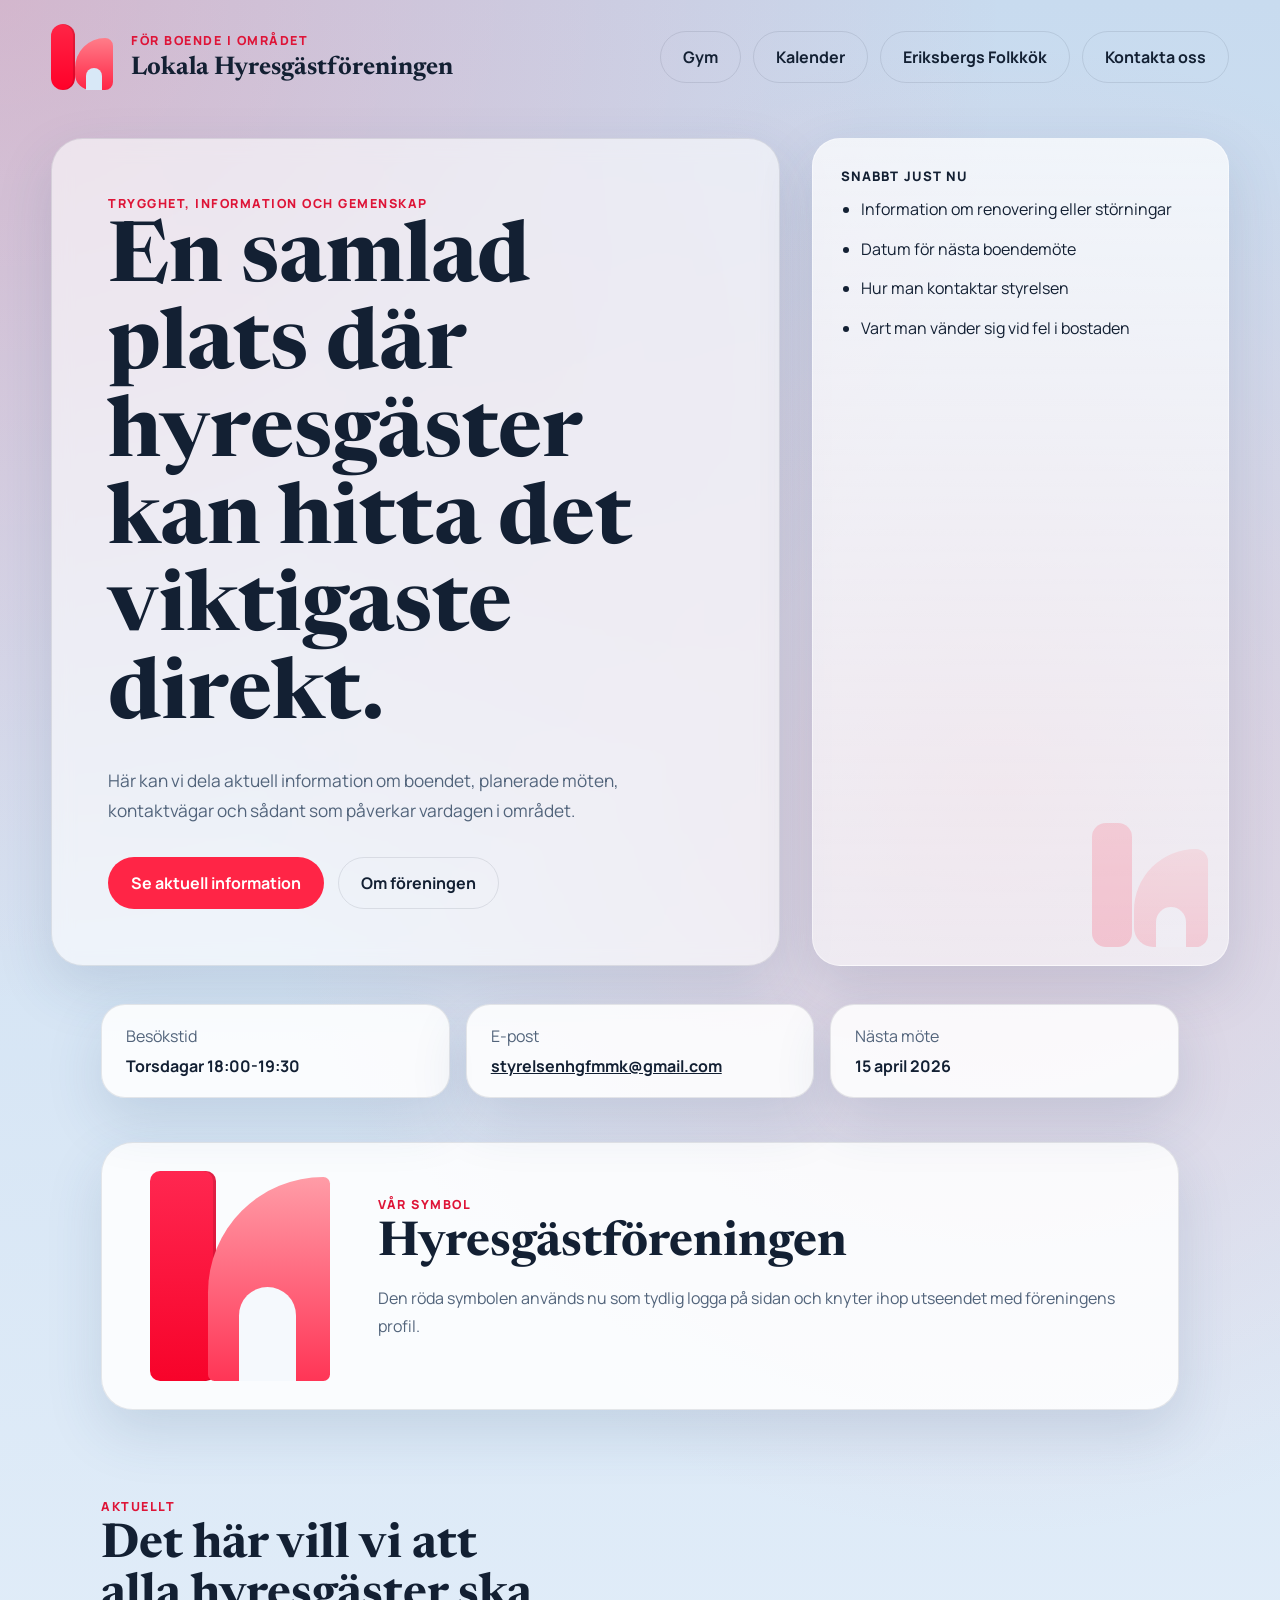
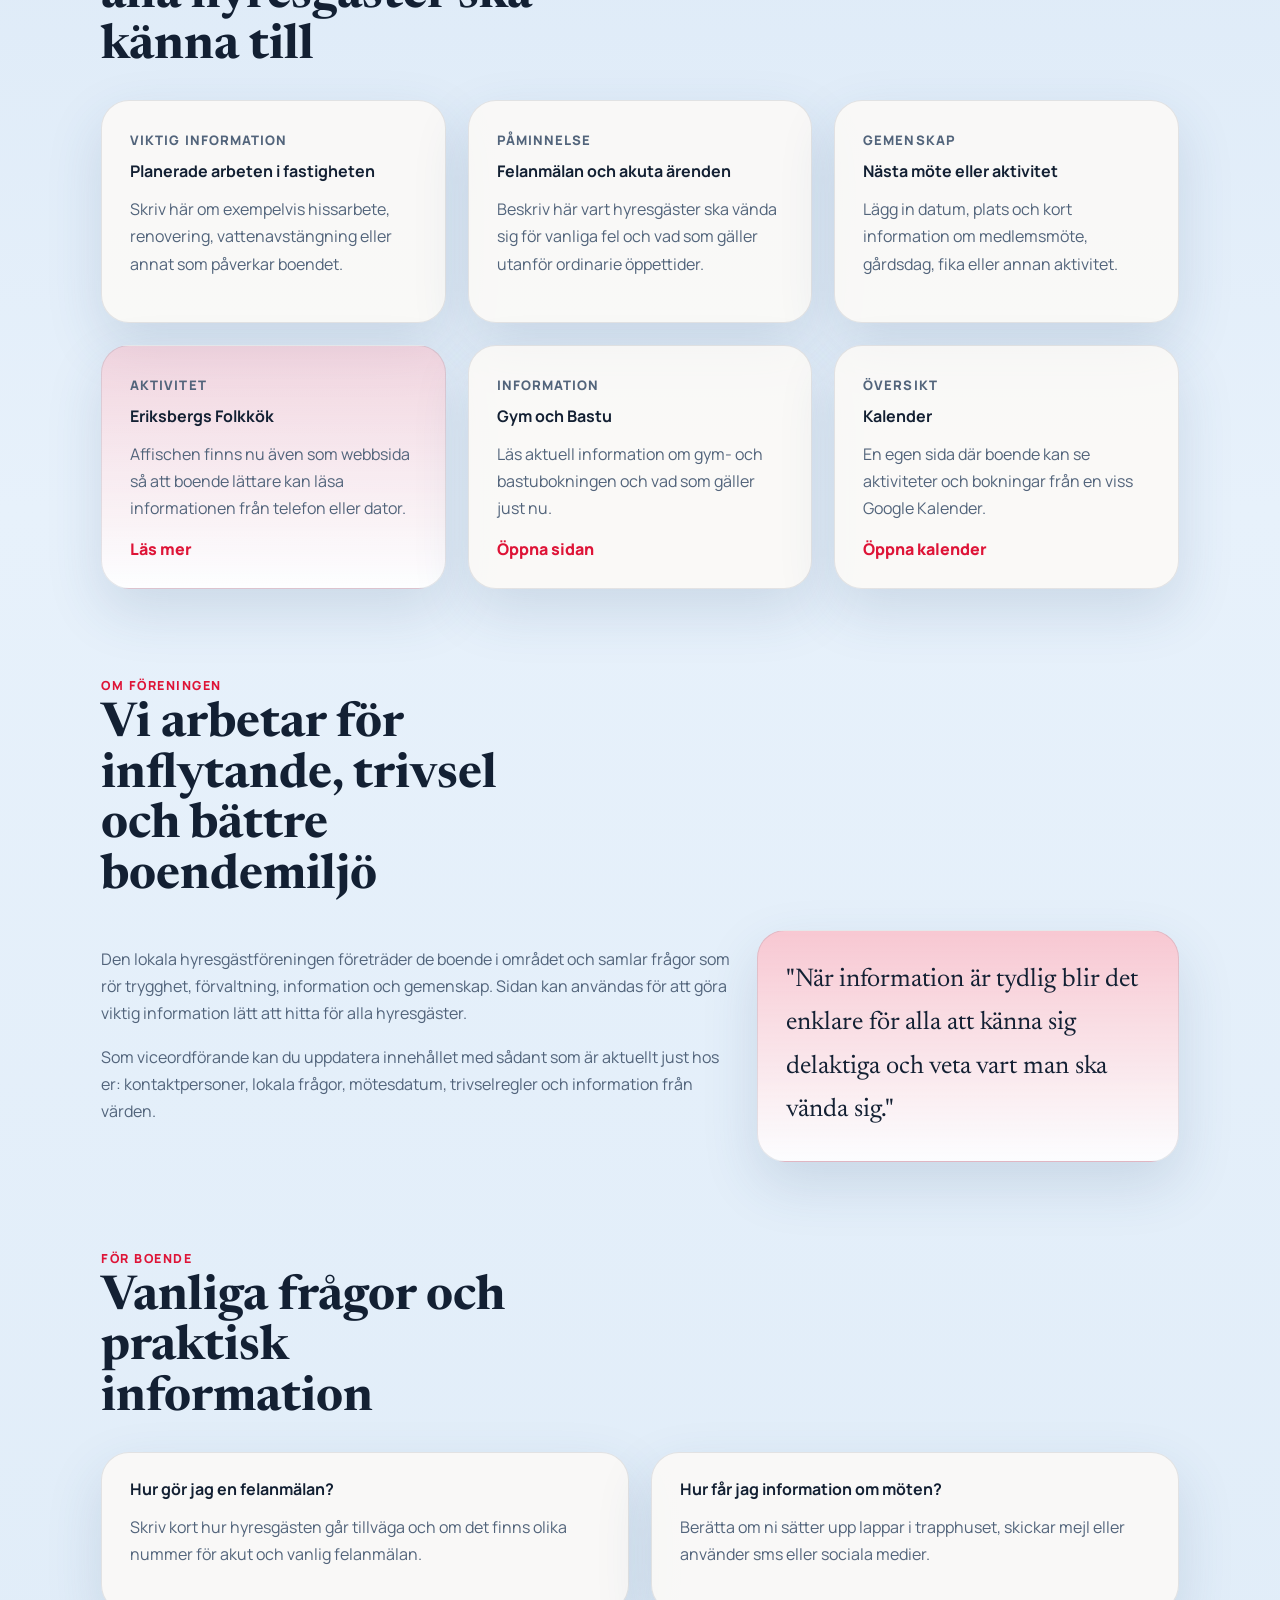
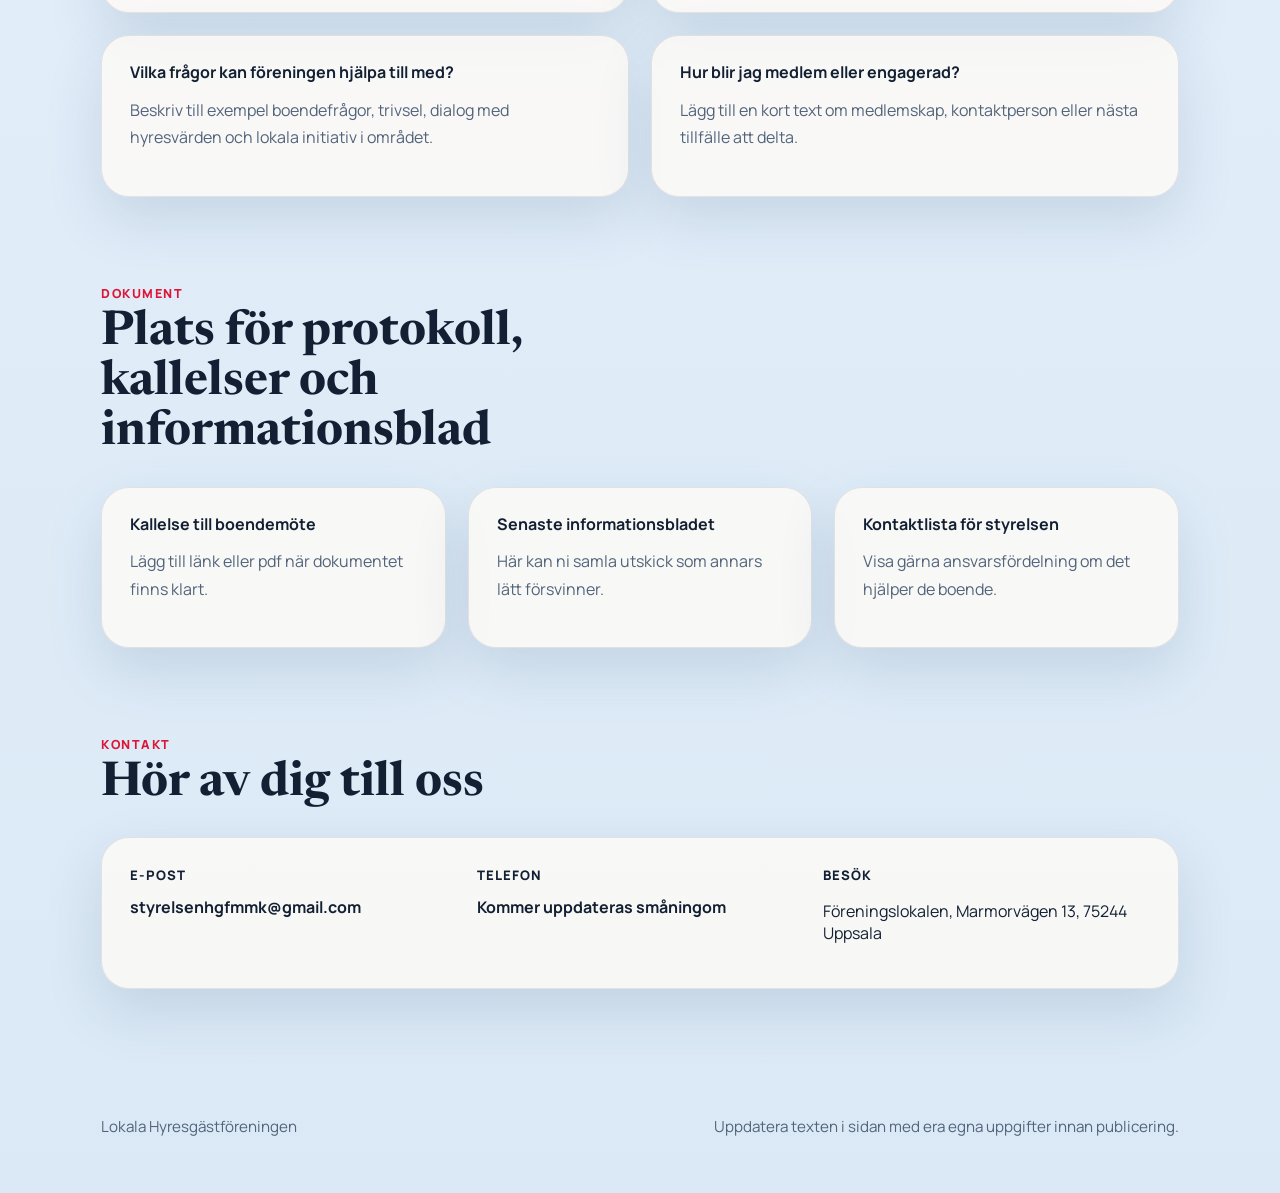
==== commit da6133f9: "fixade mail addressen" ====
--- a/index.html
+++ b/index.html
@@ -77,7 +77,7 @@
       </article>
       <article>
         <span>E-post</span>
-        <strong>styrelsen@dinforening.se</strong>
+        <strong><a href="mailto:styrelsenhgfmmk@gmail.com">styrelsenhgfmmk@gmail.com</a></strong>
       </article>
       <article>
         <span>Nästa möte</span>
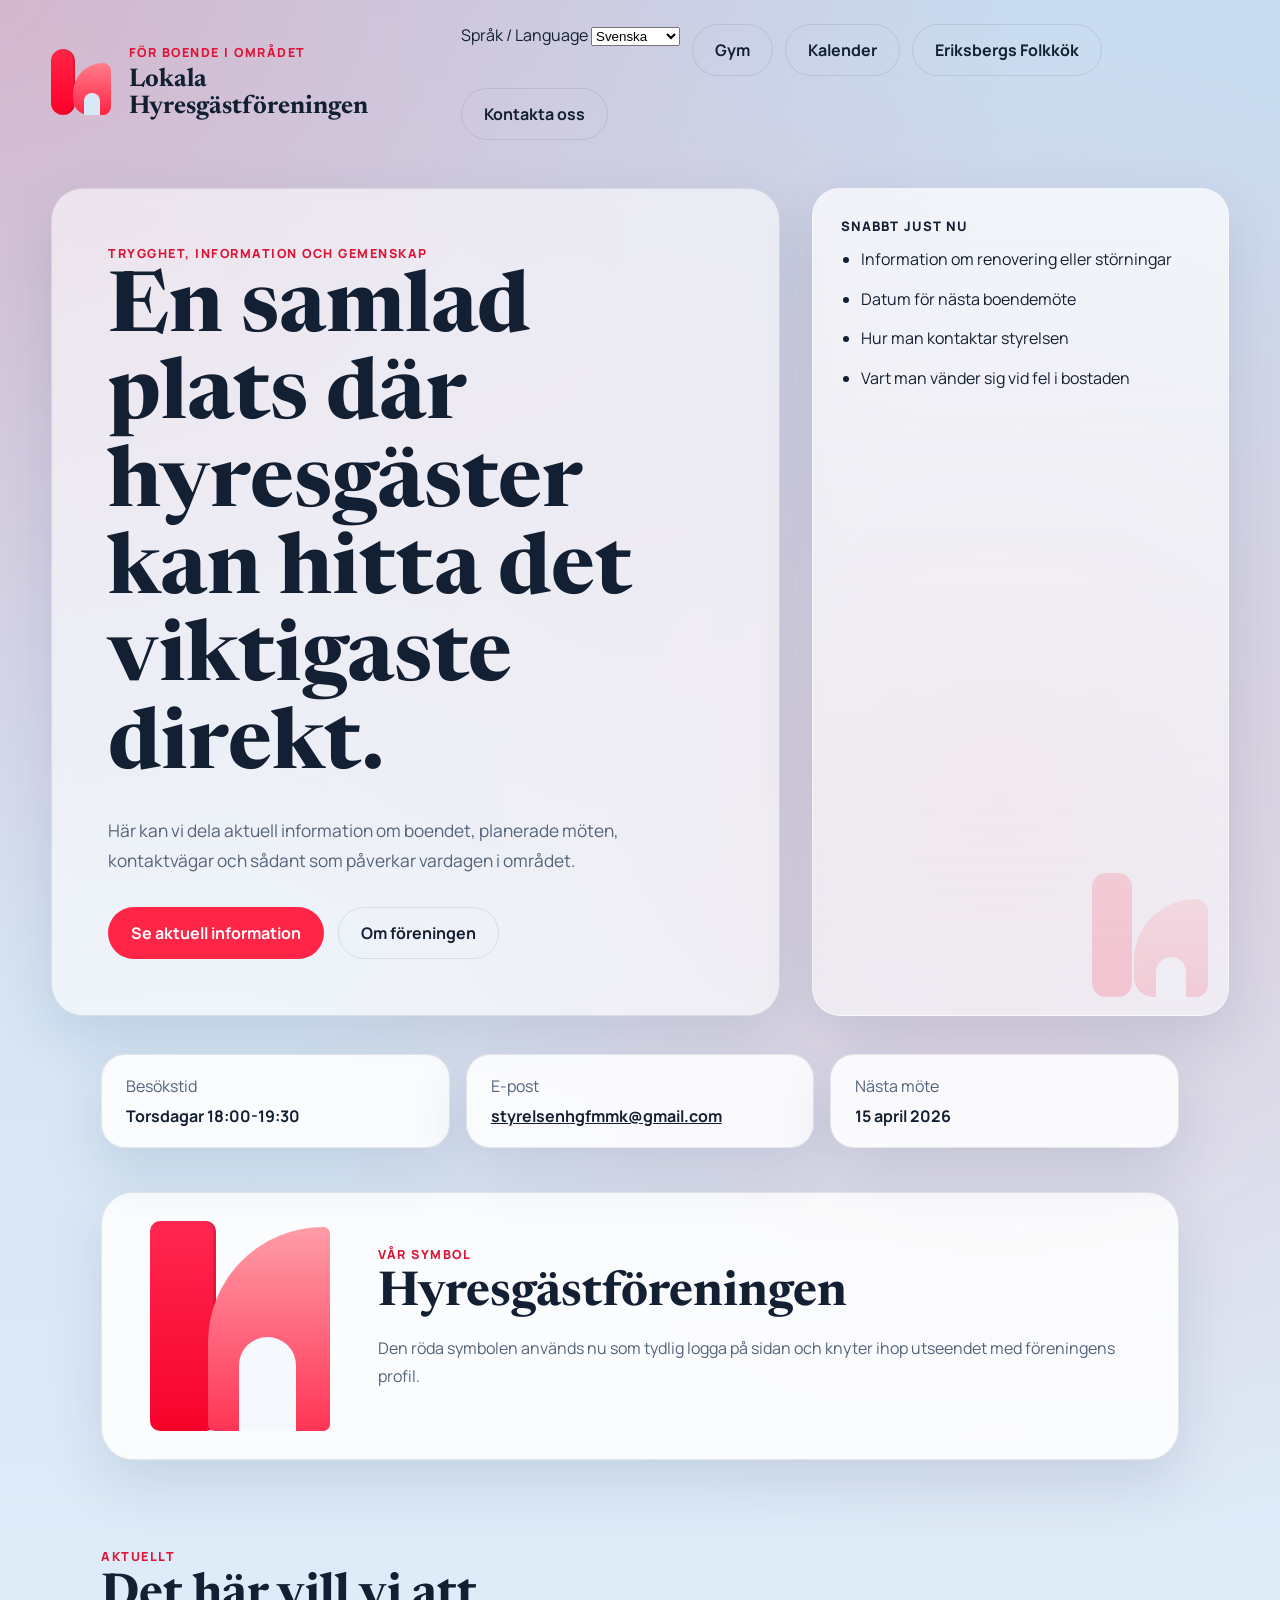
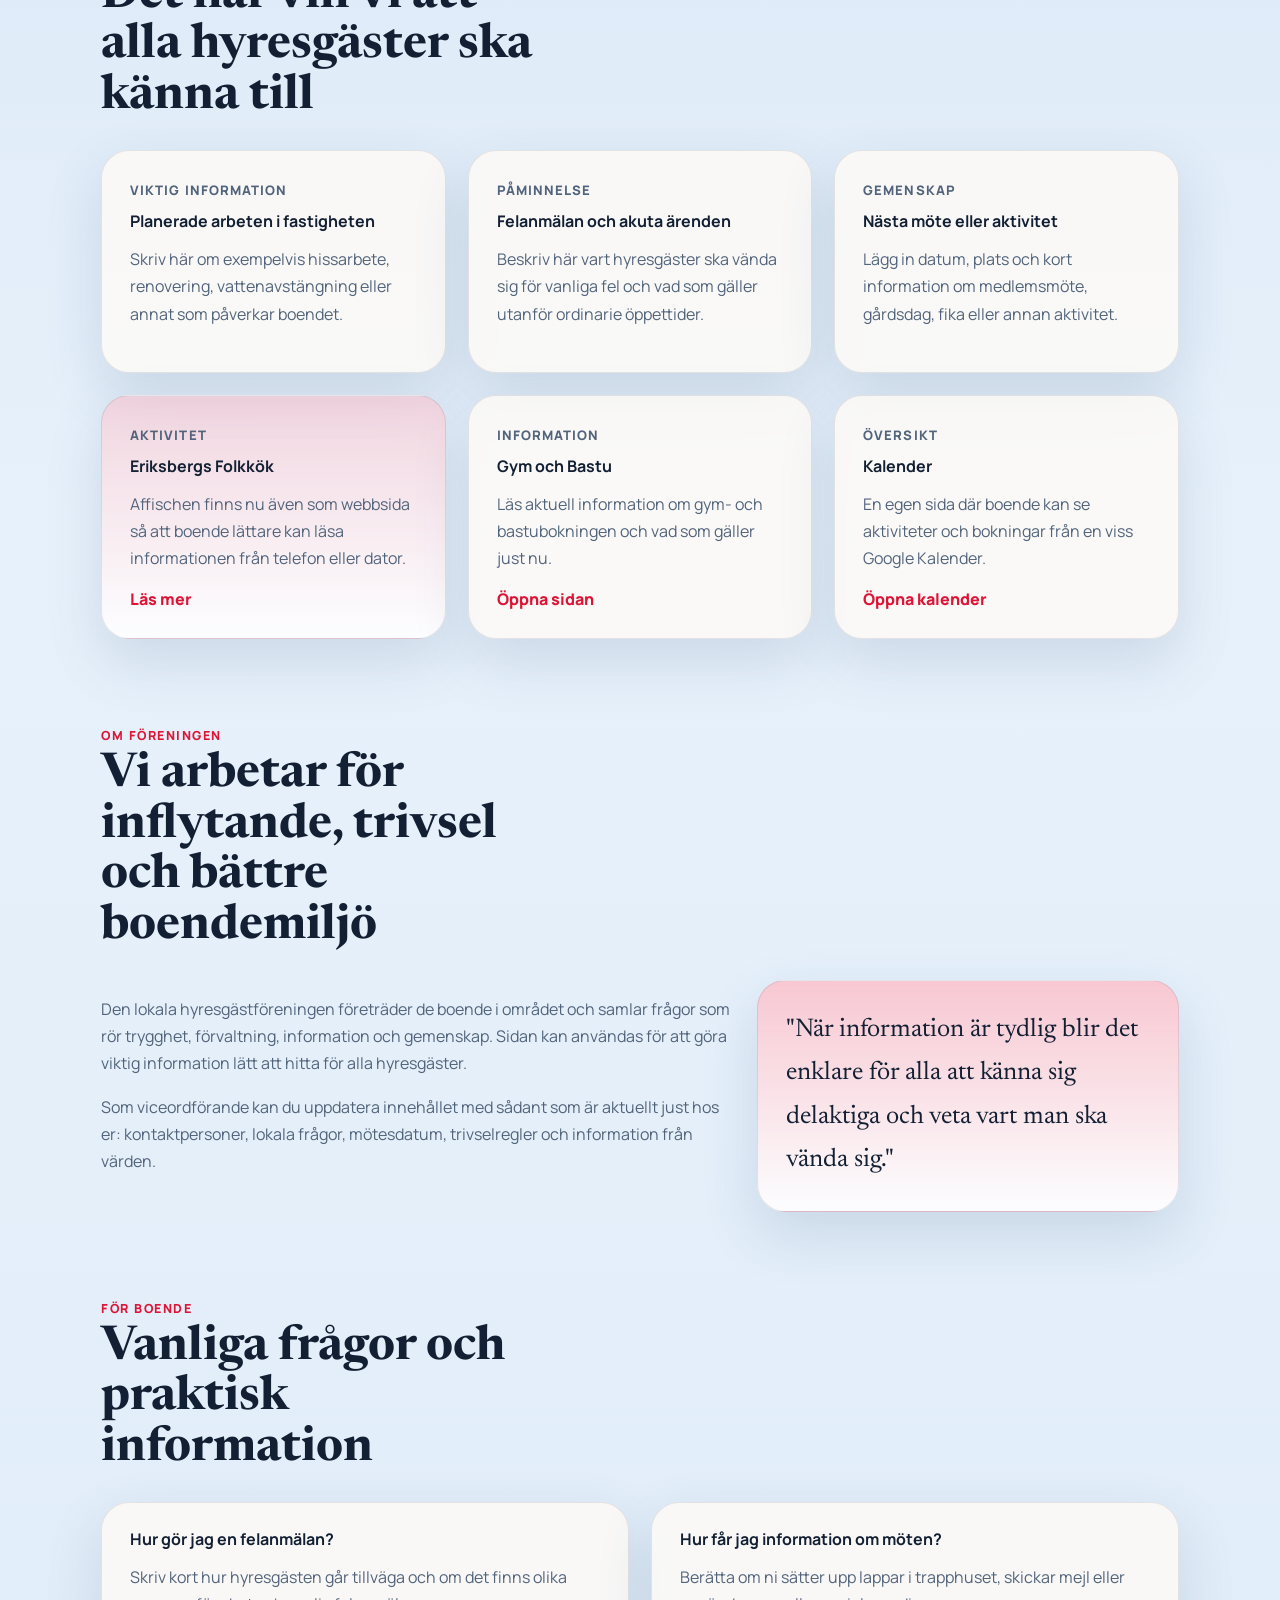
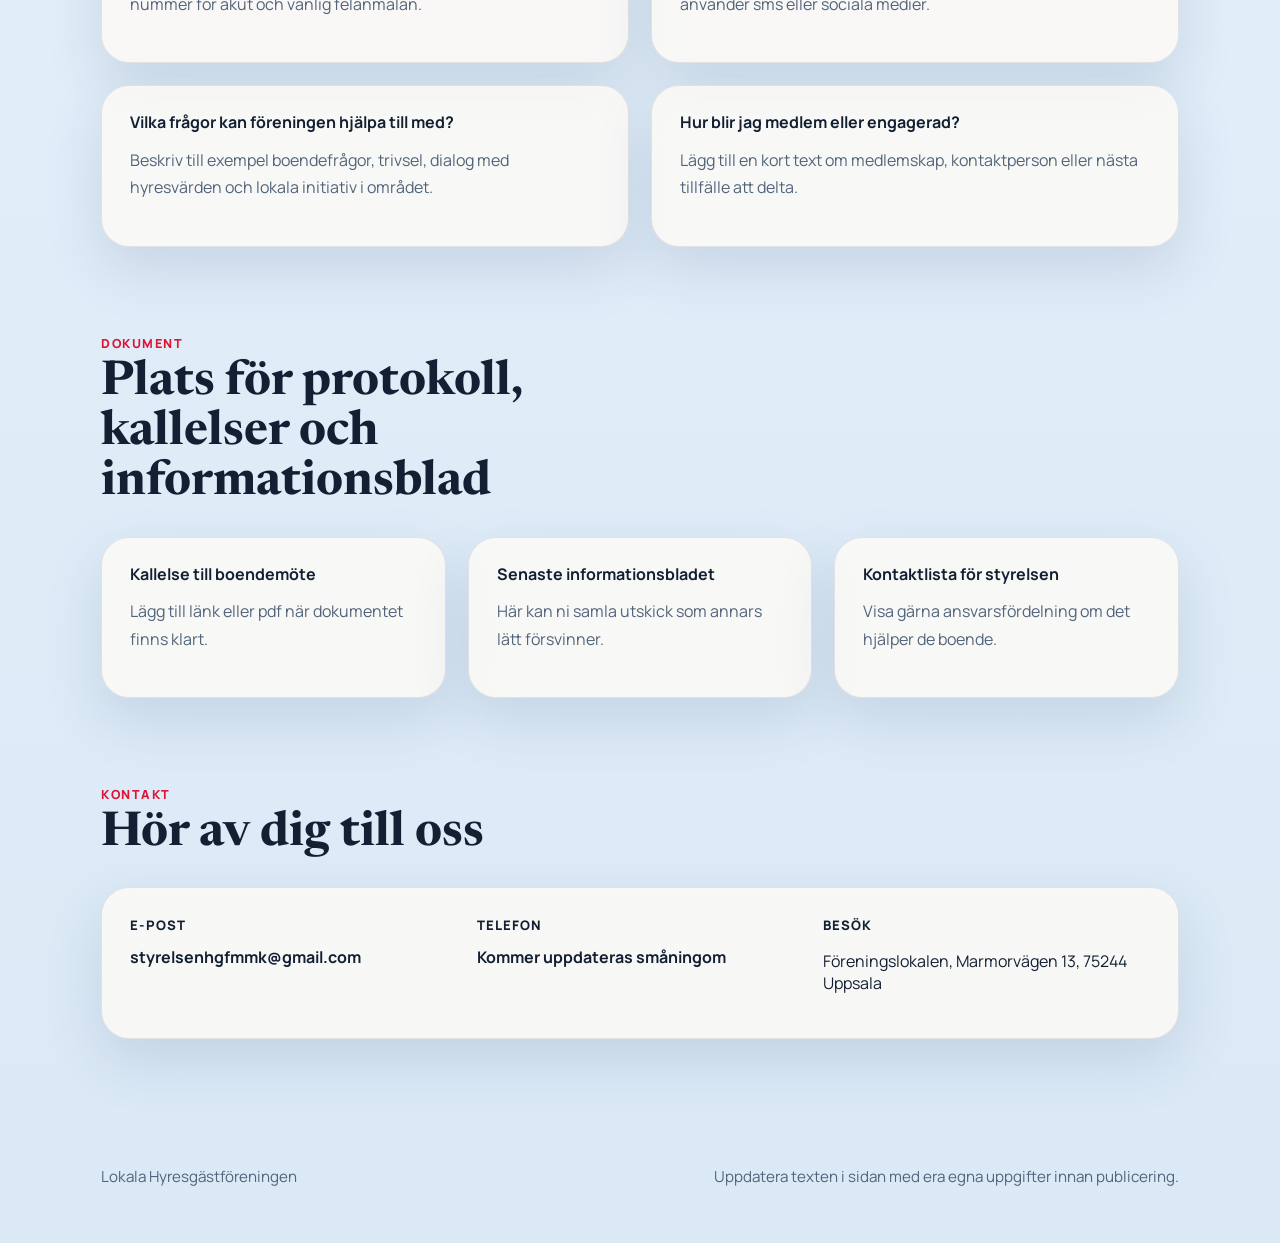
==== commit 498dd6a9: "Add i18n support and language selector Introduce basic internationalization scaffolding: add data-i1" ====
--- a/index.html
+++ b/index.html
@@ -8,16 +8,17 @@
     name="description"
     content="Information för hyresgäster från den lokala hyresgästföreningen."
   >
-  <link rel="icon" type="image/svg+xml" href="favicon.svg">
+  <link rel="icon" type="image/svg+xml" href="favicon.svg?v=20260401">
   <link rel="preconnect" href="https://fonts.googleapis.com">
   <link rel="preconnect" href="https://fonts.gstatic.com" crossorigin>
   <link
     href="https://fonts.googleapis.com/css2?family=Manrope:wght@400;500;700;800&family=Newsreader:opsz,wght@6..72,500;6..72,700&display=swap"
     rel="stylesheet"
   >
-  <link rel="stylesheet" href="styles.css">
+  <link rel="stylesheet" href="styles.css?v=20260401">
+  <script src="translations.js" defer></script>
 </head>
-<body>
+<body data-page="home">
   <header class="hero">
     <nav class="topbar">
       <div class="brand">
@@ -26,40 +27,48 @@
           <span class="brand-arch"></span>
         </span>
         <div>
-          <p class="eyebrow">För boende i området</p>
-          <h1>Lokala Hyresgästföreningen</h1>
-          
+          <p class="eyebrow" data-i18n="home.brandEyebrow">För boende i området</p>
+          <h1 data-i18n="home.brandTitle">Lokala Hyresgästföreningen</h1>
         </div>
       </div>
       <div class="topbar-actions">
-        <a class="button button-ghost" href="gym.html">Gym</a>
-        <a class="button button-ghost" href="kalender.html">Kalender</a>
-        <a class="button button-ghost" href="eriksbergsfolkkok.html">Eriksbergs Folkkök</a>
-        <a class="button button-ghost" href="#kontakt">Kontakta oss</a>
+        <label class="language-picker" for="language-select">
+          <span class="language-label" data-i18n="common.languageLabel">Språk / Language</span>
+          <select id="language-select" class="language-select">
+            <option value="sv" data-i18n="common.swedish">Svenska</option>
+            <option value="en" data-i18n="common.english">English</option>
+            <option value="ar" data-i18n="common.arabic">العربية</option>
+            <option value="fa" data-i18n="common.persian">فارسی</option>
+            <option value="uk" data-i18n="common.ukrainian">Українська</option>
+          </select>
+        </label>
+        <a class="button button-ghost" href="gym.html" data-i18n="common.gym">Gym</a>
+        <a class="button button-ghost" href="kalender.html" data-i18n="common.calendar">Kalender</a>
+        <a class="button button-ghost" href="eriksbergsfolkkok.html" data-i18n="common.folkkok">Eriksbergs Folkkök</a>
+        <a class="button button-ghost" href="#kontakt" data-i18n="common.contact">Kontakta oss</a>
       </div>
     </nav>
 
     <section class="hero-content">
       <div class="hero-copy">
-        <p class="eyebrow">Trygghet, information och gemenskap</p>
-        <h2>En samlad plats där hyresgäster kan hitta det viktigaste direkt.</h2>
-        <p class="lead">
-          Här kan vi dela aktuell information om boendet, planerade möten,
-          kontaktvägar och sådant som påverkar vardagen i området.
+        <p class="eyebrow" data-i18n="home.heroEyebrow">Trygghet, information och gemenskap</p>
+        <h2 data-i18n="home.heroTitle">En samlad plats där hyresgäster kan hitta det viktigaste direkt.</h2>
+        <p class="lead" data-i18n="home.heroLead">
+          Här kan vi dela aktuell information om boendet, planerade möten, kontaktvägar och sådant som påverkar vardagen i området.
         </p>
         <div class="hero-actions">
-          <a class="button" href="#aktuellt">Se aktuell information</a>
-          <a class="button button-secondary" href="#om-foreningen">Om föreningen</a>
+          <a class="button" href="#aktuellt" data-i18n="home.heroPrimary">Se aktuell information</a>
+          <a class="button button-secondary" href="#om-foreningen" data-i18n="home.heroSecondary">Om föreningen</a>
         </div>
       </div>
 
       <aside class="hero-panel">
-        <p class="panel-label">Snabbt just nu</p>
+        <p class="panel-label" data-i18n="home.panelLabel">Snabbt just nu</p>
         <ul class="panel-list">
-          <li>Information om renovering eller störningar</li>
-          <li>Datum för nästa boendemöte</li>
-          <li>Hur man kontaktar styrelsen</li>
-          <li>Vart man vänder sig vid fel i bostaden</li>
+          <li data-i18n="home.panelItem1">Information om renovering eller störningar</li>
+          <li data-i18n="home.panelItem2">Datum för nästa boendemöte</li>
+          <li data-i18n="home.panelItem3">Hur man kontaktar styrelsen</li>
+          <li data-i18n="home.panelItem4">Vart man vänder sig vid fel i bostaden</li>
         </ul>
         <div class="panel-mark" aria-hidden="true">
           <span class="panel-stem"></span>
@@ -72,16 +81,16 @@
   <main>
     <section class="info-strip">
       <article>
-        <span>Besökstid</span>
-        <strong>Torsdagar 18:00-19:30</strong>
+        <span data-i18n="home.infoVisitLabel">Besökstid</span>
+        <strong data-i18n="home.infoVisitValue">Torsdagar 18:00-19:30</strong>
       </article>
       <article>
-        <span>E-post</span>
+        <span data-i18n="home.infoEmailLabel">E-post</span>
         <strong><a href="mailto:styrelsenhgfmmk@gmail.com">styrelsenhgfmmk@gmail.com</a></strong>
       </article>
       <article>
-        <span>Nästa möte</span>
-        <strong>15 april 2026</strong>
+        <span data-i18n="home.infoMeetingLabel">Nästa möte</span>
+        <strong data-i18n="home.infoMeetingValue">15 april 2026</strong>
       </article>
     </section>
 
@@ -92,178 +101,133 @@
           <span class="logo-showcase-arch"></span>
         </div>
         <div class="logo-showcase-copy">
-          <p class="eyebrow">Vår symbol</p>
-          <h3>Hyresgästföreningen</h3>
-          <p>
-            Den röda symbolen används nu som tydlig logga på sidan och knyter
-            ihop utseendet med föreningens profil.
-          </p>
+          <p class="eyebrow" data-i18n="home.logoEyebrow">Vår symbol</p>
+          <h3 data-i18n="home.logoTitle">Hyresgästföreningen</h3>
+          <p data-i18n="home.logoText">Den röda symbolen används nu som tydlig logga på sidan och knyter ihop utseendet med föreningens profil.</p>
         </div>
       </div>
     </section>
 
     <section class="section" id="aktuellt">
       <div class="section-heading">
-        <p class="eyebrow">Aktuellt</p>
-        <h3>Det här vill vi att alla hyresgäster ska känna till</h3>
+        <p class="eyebrow" data-i18n="home.currentEyebrow">Aktuellt</p>
+        <h3 data-i18n="home.currentTitle">Det här vill vi att alla hyresgäster ska känna till</h3>
       </div>
       <div class="cards cards-flex">
         <article class="card">
-          <p class="card-tag">Viktig information</p>
-          <h4>Planerade arbeten i fastigheten</h4>
-          <p>
-            Skriv här om exempelvis hissarbete, renovering, vattenavstängning
-            eller annat som påverkar boendet.
-          </p>
-        </article>
-        <article class="card">
-          <p class="card-tag">Påminnelse</p>
-          <h4>Felanmälan och akuta ärenden</h4>
-          <p>
-            Beskriv här vart hyresgäster ska vända sig för vanliga fel och vad
-            som gäller utanför ordinarie öppettider.
-          </p>
-        </article>
-        <article class="card">
-          <p class="card-tag">Gemenskap</p>
-          <h4>Nästa möte eller aktivitet</h4>
-          <p>
-            Lägg in datum, plats och kort information om medlemsmöte,
-            gårdsdag, fika eller annan aktivitet.
-          </p>
+          <p class="card-tag" data-i18n="home.card1Tag">Viktig information</p>
+          <h4 data-i18n="home.card1Title">Planerade arbeten i fastigheten</h4>
+          <p data-i18n="home.card1Text">Skriv här om exempelvis hissarbete, renovering, vattenavstängning eller annat som påverkar boendet.</p>
+        </article>
+        <article class="card">
+          <p class="card-tag" data-i18n="home.card2Tag">Påminnelse</p>
+          <h4 data-i18n="home.card2Title">Felanmälan och akuta ärenden</h4>
+          <p data-i18n="home.card2Text">Beskriv här vart hyresgäster ska vända sig för vanliga fel och vad som gäller utanför ordinarie öppettider.</p>
+        </article>
+        <article class="card">
+          <p class="card-tag" data-i18n="home.card3Tag">Gemenskap</p>
+          <h4 data-i18n="home.card3Title">Nästa möte eller aktivitet</h4>
+          <p data-i18n="home.card3Text">Lägg in datum, plats och kort information om medlemsmöte, gårdsdag, fika eller annan aktivitet.</p>
         </article>
         <article class="card card-highlight">
-          <p class="card-tag">Aktivitet</p>
-          <h4>Eriksbergs Folkkök</h4>
-          <p>
-            Affischen finns nu även som webbsida så att boende lättare kan läsa
-            informationen från telefon eller dator.
-          </p>
-          <a class="text-link" href="eriksbergsfolkkok.html">Läs mer</a>
-        </article>
-        <article class="card">
-          <p class="card-tag">Information</p>
-          <h4>Gym och Bastu</h4>
-          <p>
-            Läs aktuell information om gym- och bastubokningen och vad som
-            gäller just nu.
-          </p>
-          <a class="text-link" href="gym.html">Öppna sidan</a>
-        </article>
-        <article class="card">
-          <p class="card-tag">Översikt</p>
-          <h4>Kalender</h4>
-          <p>
-            En egen sida där boende kan se aktiviteter och bokningar från en
-            viss Google Kalender.
-          </p>
-          <a class="text-link" href="kalender.html">Öppna kalender</a>
+          <p class="card-tag" data-i18n="home.card4Tag">Aktivitet</p>
+          <h4 data-i18n="home.card4Title">Eriksbergs Folkkök</h4>
+          <p data-i18n="home.card4Text">Affischen finns nu även som webbsida så att boende lättare kan läsa informationen från telefon eller dator.</p>
+          <a class="text-link" href="eriksbergsfolkkok.html" data-i18n="home.card4Link">Läs mer</a>
+        </article>
+        <article class="card">
+          <p class="card-tag" data-i18n="home.card5Tag">Information</p>
+          <h4 data-i18n="home.card5Title">Gym och Bastu</h4>
+          <p data-i18n="home.card5Text">Läs aktuell information om gym- och bastubokningen och vad som gäller just nu.</p>
+          <a class="text-link" href="gym.html" data-i18n="home.card5Link">Öppna sidan</a>
+        </article>
+        <article class="card">
+          <p class="card-tag" data-i18n="home.card6Tag">Översikt</p>
+          <h4 data-i18n="home.card6Title">Kalender</h4>
+          <p data-i18n="home.card6Text">En egen sida där boende kan se aktiviteter och bokningar från en viss Google Kalender.</p>
+          <a class="text-link" href="kalender.html" data-i18n="home.card6Link">Öppna kalender</a>
         </article>
       </div>
     </section>
 
     <section class="section accent-section" id="om-foreningen">
       <div class="section-heading">
-        <p class="eyebrow">Om föreningen</p>
-        <h3>Vi arbetar för inflytande, trivsel och bättre boendemiljö</h3>
+        <p class="eyebrow" data-i18n="home.aboutEyebrow">Om föreningen</p>
+        <h3 data-i18n="home.aboutTitle">Vi arbetar för inflytande, trivsel och bättre boendemiljö</h3>
       </div>
       <div class="two-column">
         <div>
-          <p>
-            Den lokala hyresgästföreningen företräder de boende i området och
-            samlar frågor som rör trygghet, förvaltning, information och
-            gemenskap. Sidan kan användas för att göra viktig information lätt
-            att hitta för alla hyresgäster.
-          </p>
-          <p>
-            Som viceordförande kan du uppdatera innehållet med sådant som är
-            aktuellt just hos er: kontaktpersoner, lokala frågor, mötesdatum,
-            trivselregler och information från värden.
-          </p>
+          <p data-i18n="home.aboutText1">Den lokala hyresgästföreningen företräder de boende i området och samlar frågor som rör trygghet, förvaltning, information och gemenskap. Sidan kan användas för att göra viktig information lätt att hitta för alla hyresgäster.</p>
+          <p data-i18n="home.aboutText2">Som viceordförande kan du uppdatera innehållet med sådant som är aktuellt just hos er: kontaktpersoner, lokala frågor, mötesdatum, trivselregler och information från värden.</p>
         </div>
         <div class="quote-box">
-          <p>
-            "När information är tydlig blir det enklare för alla att känna sig
-            delaktiga och veta vart man ska vända sig."
-          </p>
+          <p data-i18n="home.aboutQuote">"När information är tydlig blir det enklare för alla att känna sig delaktiga och veta vart man ska vända sig."</p>
         </div>
       </div>
     </section>
 
     <section class="section" id="boendeinfo">
       <div class="section-heading">
-        <p class="eyebrow">För boende</p>
-        <h3>Vanliga frågor och praktisk information</h3>
+        <p class="eyebrow" data-i18n="home.faqEyebrow">För boende</p>
+        <h3 data-i18n="home.faqTitle">Vanliga frågor och praktisk information</h3>
       </div>
       <div class="faq-grid">
         <article class="faq-item">
-          <h4>Hur gör jag en felanmälan?</h4>
-          <p>
-            Skriv kort hur hyresgästen går tillväga och om det finns olika
-            nummer för akut och vanlig felanmälan.
-          </p>
-        </article>
-        <article class="faq-item">
-          <h4>Hur får jag information om möten?</h4>
-          <p>
-            Berätta om ni sätter upp lappar i trapphuset, skickar mejl eller
-            använder sms eller sociala medier.
-          </p>
-        </article>
-        <article class="faq-item">
-          <h4>Vilka frågor kan föreningen hjälpa till med?</h4>
-          <p>
-            Beskriv till exempel boendefrågor, trivsel, dialog med hyresvärden
-            och lokala initiativ i området.
-          </p>
-        </article>
-        <article class="faq-item">
-          <h4>Hur blir jag medlem eller engagerad?</h4>
-          <p>
-            Lägg till en kort text om medlemskap, kontaktperson eller nästa
-            tillfälle att delta.
-          </p>
+          <h4 data-i18n="home.faq1Title">Hur gör jag en felanmälan?</h4>
+          <p data-i18n="home.faq1Text">Skriv kort hur hyresgästen går tillväga och om det finns olika nummer för akut och vanlig felanmälan.</p>
+        </article>
+        <article class="faq-item">
+          <h4 data-i18n="home.faq2Title">Hur får jag information om möten?</h4>
+          <p data-i18n="home.faq2Text">Berätta om ni sätter upp lappar i trapphuset, skickar mejl eller använder sms eller sociala medier.</p>
+        </article>
+        <article class="faq-item">
+          <h4 data-i18n="home.faq3Title">Vilka frågor kan föreningen hjälpa till med?</h4>
+          <p data-i18n="home.faq3Text">Beskriv till exempel boendefrågor, trivsel, dialog med hyresvärden och lokala initiativ i området.</p>
+        </article>
+        <article class="faq-item">
+          <h4 data-i18n="home.faq4Title">Hur blir jag medlem eller engagerad?</h4>
+          <p data-i18n="home.faq4Text">Lägg till en kort text om medlemskap, kontaktperson eller nästa tillfälle att delta.</p>
         </article>
       </div>
     </section>
 
     <section class="section" id="dokument">
       <div class="section-heading">
-        <p class="eyebrow">Dokument</p>
-        <h3>Plats för protokoll, kallelser och informationsblad</h3>
+        <p class="eyebrow" data-i18n="home.docsEyebrow">Dokument</p>
+        <h3 data-i18n="home.docsTitle">Plats för protokoll, kallelser och informationsblad</h3>
       </div>
       <div class="document-list">
         <article>
-          <h4>Kallelse till boendemöte</h4>
-          <p>Lägg till länk eller pdf när dokumentet finns klart.</p>
+          <h4 data-i18n="home.docs1Title">Kallelse till boendemöte</h4>
+          <p data-i18n="home.docs1Text">Lägg till länk eller pdf när dokumentet finns klart.</p>
         </article>
         <article>
-          <h4>Senaste informationsbladet</h4>
-          <p>Här kan ni samla utskick som annars lätt försvinner.</p>
+          <h4 data-i18n="home.docs2Title">Senaste informationsbladet</h4>
+          <p data-i18n="home.docs2Text">Här kan ni samla utskick som annars lätt försvinner.</p>
         </article>
         <article>
-          <h4>Kontaktlista för styrelsen</h4>
-          <p>Visa gärna ansvarsfördelning om det hjälper de boende.</p>
+          <h4 data-i18n="home.docs3Title">Kontaktlista för styrelsen</h4>
+          <p data-i18n="home.docs3Text">Visa gärna ansvarsfördelning om det hjälper de boende.</p>
         </article>
       </div>
     </section>
 
     <section class="section contact-section" id="kontakt">
       <div class="section-heading">
-        <p class="eyebrow">Kontakt</p>
-        <h3>Hör av dig till oss</h3>
+        <p class="eyebrow" data-i18n="home.contactEyebrow">Kontakt</p>
+        <h3 data-i18n="home.contactTitle">Hör av dig till oss</h3>
       </div>
       <div class="contact-card">
         <div>
-          <p class="contact-label">E-post</p>
+          <p class="contact-label" data-i18n="home.contactEmail">E-post</p>
           <a href="mailto:styrelsenhgfmmk@gmail.com">styrelsenhgfmmk@gmail.com</a>
         </div>
         <div>
-          <p class="contact-label">Telefon</p>
-          <a href="tel:">Kommer uppdateras småningom</a>
-        </div>
-        <div>
-          <p class="contact-label">Besök</p>
+          <p class="contact-label" data-i18n="home.contactPhone">Telefon</p>
+          <a href="tel:" data-i18n="home.contactPhoneValue">Kommer uppdateras småningom</a>
+        </div>
+        <div>
+          <p class="contact-label" data-i18n="home.contactVisit">Besök</p>
           <p>Föreningslokalen, Marmorvägen 13, 75244 Uppsala</p>
         </div>
       </div>
@@ -271,8 +235,8 @@
   </main>
 
   <footer class="footer">
-    <p>Lokala Hyresgästföreningen</p>
-    <p>Uppdatera texten i sidan med era egna uppgifter innan publicering.</p>
+    <p data-i18n="common.footerOrg">Lokala Hyresgästföreningen</p>
+    <p data-i18n="home.footerNote">Uppdatera texten i sidan med era egna uppgifter innan publicering.</p>
   </footer>
 </body>
 </html>
